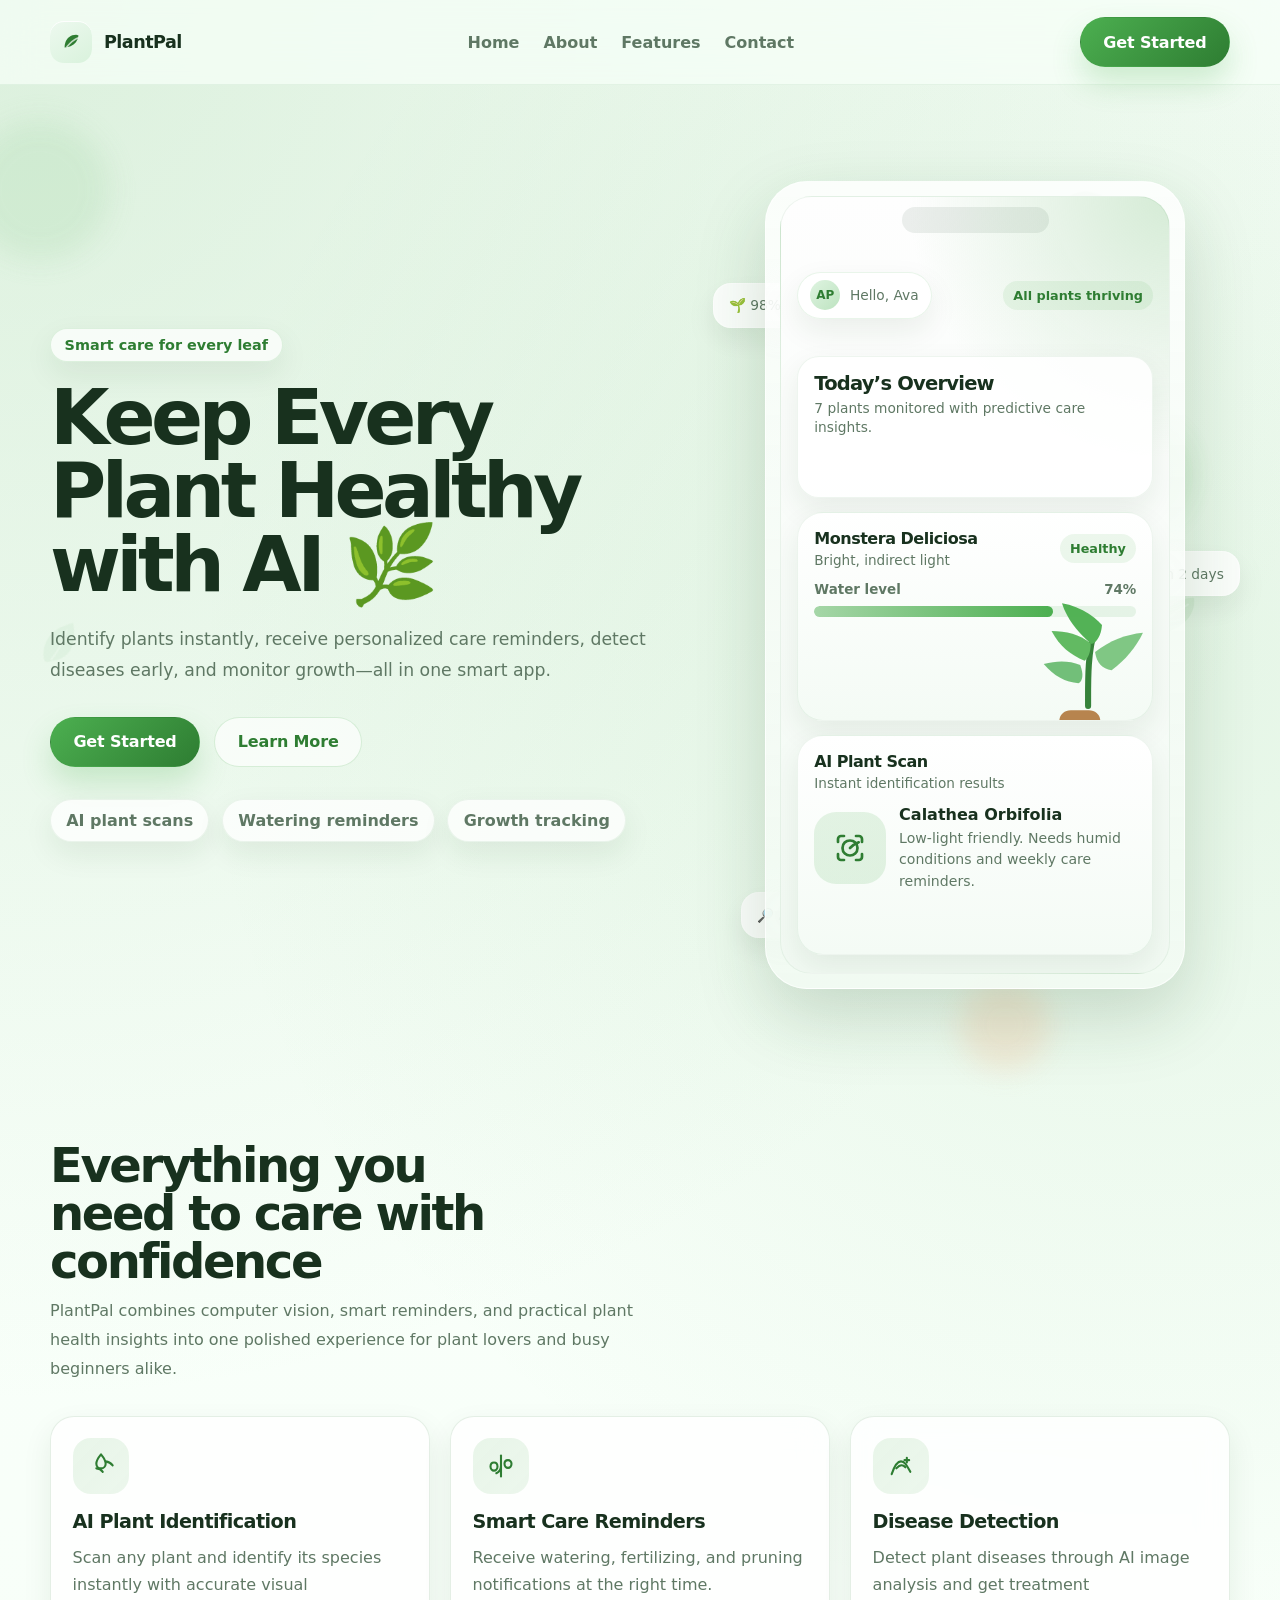
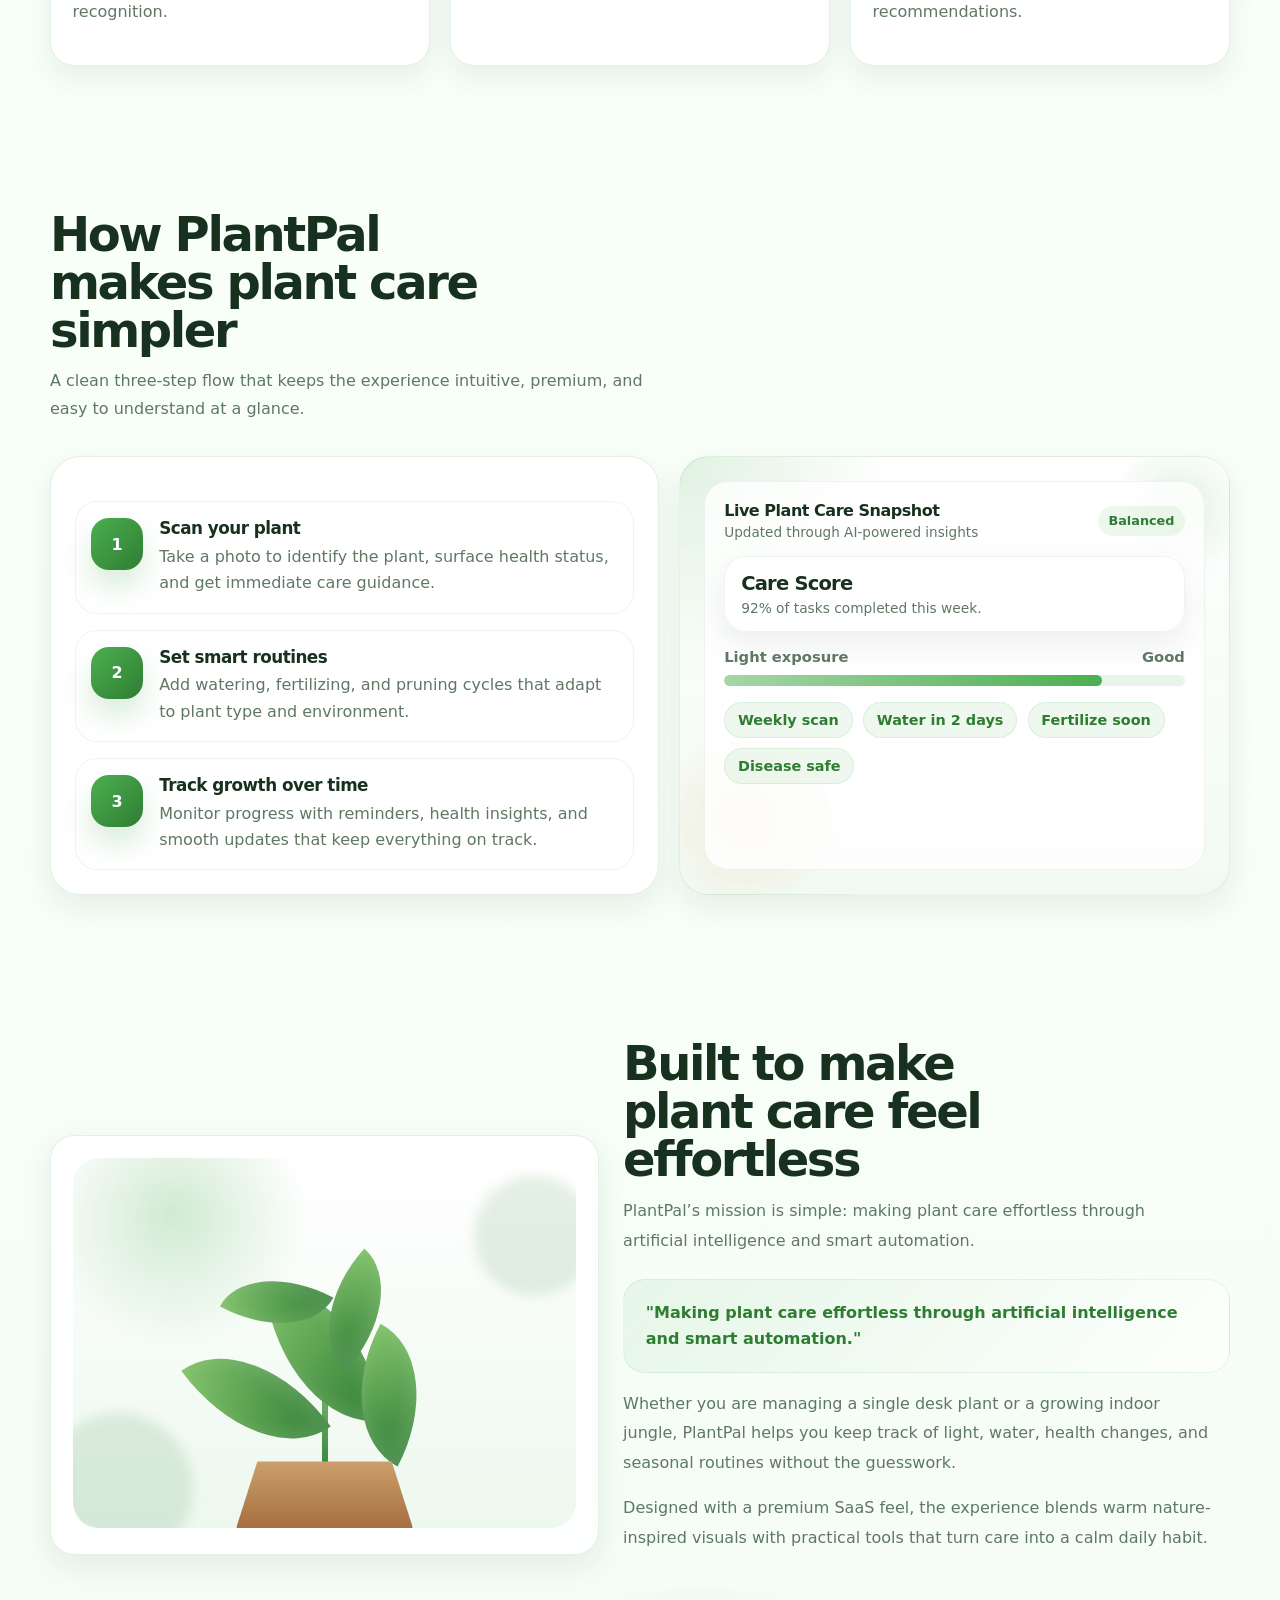
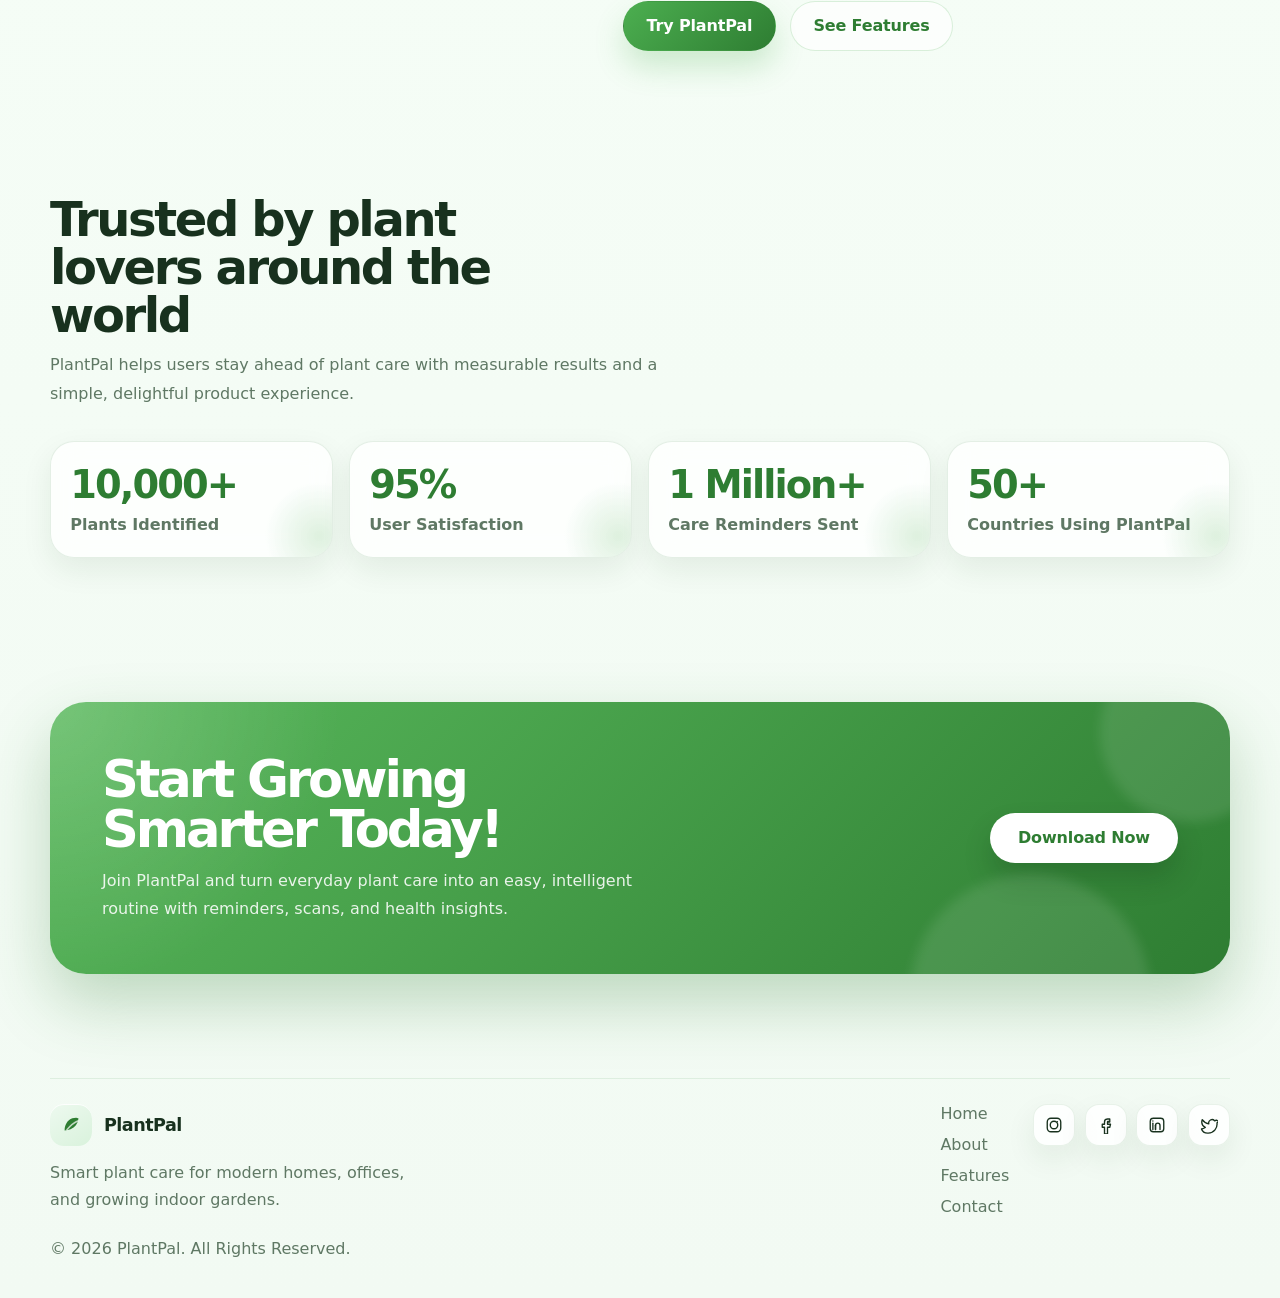
==== WebDevelopment-Level_1-Task_1-LandingPage/index.html @ 43d46993 "Add Web Development Level 1 Task 3 Temperature Converter web application" ====
<!DOCTYPE html>
<html lang="en">
<head>
  <meta charset="UTF-8" />
  <meta name="viewport" content="width=device-width, initial-scale=1.0" />
  <meta name="description" content="PlantPal is a smart plant care app landing page concept with AI identification, reminders, and disease detection." />
  <title>PlantPal - Smart Plant Care App</title>
  <link rel="stylesheet" href="style.css">
</head>
<body>
  <div class="noise"></div>
  <div class="decorative-orb orb-1"></div>
  <div class="decorative-orb orb-2"></div>
  <div class="decorative-orb orb-3"></div>
  <div class="leaf-float leaf-a" aria-hidden="true">
    <svg viewBox="0 0 64 64" fill="none">
      <path d="M50 9c-8 0-18 3-25 10S15 36 15 45c0 5 3 10 9 10 10 0 20-8 27-17 6-8 8-19 8-29-4 0-6 0-9 0Z" fill="rgba(76,175,80,0.65)"/>
      <path d="M21 46c8-9 15-17 31-26" stroke="white" stroke-opacity="0.6" stroke-width="2.2" stroke-linecap="round"/>
    </svg>
  </div>
  <div class="leaf-float leaf-b" aria-hidden="true">
    <svg viewBox="0 0 64 64" fill="none">
      <path d="M14 43c8 2 18-1 24-7s10-16 12-28C32 7 21 11 14 18S4 33 4 39c0 2 1 4 10 4Z" fill="rgba(165,214,167,0.95)"/>
      <path d="M12 41c10-6 19-15 28-27" stroke="white" stroke-opacity="0.65" stroke-width="2.2" stroke-linecap="round"/>
    </svg>
  </div>
  <div class="leaf-float leaf-c" aria-hidden="true">
    <svg viewBox="0 0 64 64" fill="none">
      <path d="M49 10c-12 2-23 11-28 22s-5 20 0 26c7-1 16-8 23-17 7-10 9-21 5-31Z" fill="rgba(76,175,80,0.55)"/>
      <path d="M18 48c5-8 12-16 26-29" stroke="white" stroke-opacity="0.6" stroke-width="2.2" stroke-linecap="round"/>
    </svg>
  </div>

  <header class="site-header">
    <div class="container">
      <div class="nav">
        <a class="brand" href="#home" aria-label="PlantPal home">
          <span class="brand-badge" aria-hidden="true">
            <svg width="22" height="22" viewBox="0 0 24 24" fill="none">
              <path d="M17.5 4.2c-5.8.1-9.9 3.1-11.8 9-.5 1.5-.7 3.1-.7 4.7 2.5 0 4.7-.4 6.5-1.2 4.9-2.1 7.8-6 8.7-11.8-1-.4-1.8-.7-2.7-.7Z" fill="#2E7D32"/>
              <path d="M7.5 17.2c3.8-4.6 7.7-7.8 11.8-9.6" stroke="#fff" stroke-opacity="0.7" stroke-width="1.6" stroke-linecap="round"/>
            </svg>
          </span>
          PlantPal
        </a>

        <nav class="menu" aria-label="Primary">
          <a href="#home">Home</a>
          <a href="#about">About</a>
          <a href="#features">Features</a>
          <a href="#contact">Contact</a>
        </nav>

        <div class="nav-actions">
          <a class="btn btn-primary desktop-cta" href="#contact">Get Started</a>
          <details class="mobile-nav">
            <summary aria-label="Toggle navigation">
              <svg width="22" height="22" viewBox="0 0 24 24" fill="none" stroke="currentColor" stroke-width="1.8" stroke-linecap="round">
                <path d="M4 7h16"/>
                <path d="M4 12h16"/>
                <path d="M4 17h16"/>
              </svg>
            </summary>
            <div class="mobile-nav-panel">
              <a href="#home">Home</a>
              <a href="#about">About</a>
              <a href="#features">Features</a>
              <a href="#contact">Contact</a>
              <a class="btn btn-primary" href="#contact">Get Started</a>
            </div>
          </details>
        </div>
      </div>
    </div>
  </header>

  <main id="home">
    <section class="hero">
      <div class="container">
        <div class="hero-grid">
          <div class="hero-copy reveal">
            <div class="eyebrow">Smart care for every leaf</div>
            <h1>Keep Every Plant Healthy with AI 🌿</h1>
            <p>Identify plants instantly, receive personalized care reminders, detect diseases early, and monitor growth—all in one smart app.</p>
            <div class="hero-actions">
              <a class="btn btn-primary" href="#contact">Get Started</a>
              <a class="btn btn-secondary" href="#features">Learn More</a>
            </div>
            <div class="hero-points" aria-label="Key benefits">
              <span class="chip">AI plant scans</span>
              <span class="chip">Watering reminders</span>
              <span class="chip">Growth tracking</span>
            </div>
          </div>

          <div class="hero-visual reveal delay-1" aria-label="PlantPal smartphone mockup">
            <div class="floating-card float-1">🌱 98% plant health score</div>
            <div class="floating-card float-2">💧 Water in 2 days</div>
            <div class="floating-card float-3">🔎 AI scan ready</div>

            <div class="mockup-shell">
              <div class="mockup-screen">
                <div class="notch"></div>
                <div class="mockup-content">
                  <div class="mockup-top">
                    <div class="user-pill">
                      <span class="avatar">AP</span>
                      <span>Hello, Ava</span>
                    </div>
                    <div class="health-tag">All plants thriving</div>
                  </div>

                  <div class="mini-stat">
                    <strong>Today’s Overview</strong>
                    <span>7 plants monitored with predictive care insights.</span>
                  </div>

                  <div class="plant-card hero-card">
                    <div class="plant-topline">
                      <div class="plant-title">
                        <strong>Monstera Deliciosa</strong>
                        <span>Bright, indirect light</span>
                      </div>
                      <div class="health-tag">Healthy</div>
                    </div>
                    <div class="progress-row">
                      <div class="progress-label"><span>Water level</span><span>74%</span></div>
                      <div class="progress-bar"><span></span></div>
                    </div>
                    <svg class="plant-art" viewBox="0 0 170 150" fill="none" aria-hidden="true">
                      <path d="M92 132c0-26-1-61 8-88" stroke="#2E7D32" stroke-width="7" stroke-linecap="round"/>
                      <path d="M96 61c-18-15-29-31-34-47 17 3 33 11 46 25-1 12-6 20-12 22Z" fill="#4CAF50"/>
                      <path d="M88 80c-16-6-29-17-38-34 17 0 32 4 45 14 0 11-3 17-7 20Z" fill="#5CB85C"/>
                      <path d="M100 70c17-13 35-20 55-22-8 17-20 31-36 43-11-2-17-8-19-21Z" fill="#7BC57F"/>
                      <path d="M81 106c-15-1-28-8-40-22 15-4 29-4 42 1 4 11 3 18-2 21Z" fill="#6DBD74"/>
                      <path d="M93 137h-21c-7 0-13 5-13 12h47c0-7-6-12-13-12Z" fill="#B57F47"/>
                    </svg>
                  </div>

                  <div class="plant-card scan-card">
                    <div class="plant-topline">
                      <div class="plant-title">
                        <strong>AI Plant Scan</strong>
                        <span>Instant identification results</span>
                      </div>
                    </div>
                    <div class="scan-result">
                      <div class="scan-badge" aria-hidden="true">
                        <svg viewBox="0 0 24 24" fill="none" stroke="currentColor" stroke-width="1.8" stroke-linecap="round" stroke-linejoin="round">
                          <path d="M4 8V6a2 2 0 0 1 2-2h2"/>
                          <path d="M16 4h2a2 2 0 0 1 2 2v2"/>
                          <path d="M20 16v2a2 2 0 0 1-2 2h-2"/>
                          <path d="M8 20H6a2 2 0 0 1-2-2v-2"/>
                          <path d="M12 7c-2.8 0-5 2-5 5 0 3.2 2.5 5 5 5s5-1.8 5-5c0-3-2.2-5-5-5Z"/>
                          <path d="M12 12c1.7-1.7 3.6-2.9 5.8-3.8"/>
                        </svg>
                      </div>
                      <div class="scan-text">
                        <strong>Calathea Orbifolia</strong>
                        <span>Low-light friendly. Needs humid conditions and weekly care reminders.</span>
                      </div>
                    </div>
                  </div>
                </div>
              </div>
            </div>
          </div>
        </div>
      </div>
    </section>

    <section class="section" id="features">
      <div class="container">
        <div class="section-header reveal">
          <h2>Everything you need to care with confidence</h2>
          <p>PlantPal combines computer vision, smart reminders, and practical plant health insights into one polished experience for plant lovers and busy beginners alike.</p>
        </div>
        <div class="feature-grid">
          <article class="feature-card reveal delay-1">
            <div class="icon-wrap" aria-hidden="true">
              <svg width="28" height="28" viewBox="0 0 24 24" fill="none" stroke="currentColor" stroke-width="1.8" stroke-linecap="round" stroke-linejoin="round">
                <path d="M12 2c2.5 3 4 5.2 4 8a4 4 0 1 1-8 0c0-2.8 1.5-5 4-8Z"/>
                <path d="M8 14c2.2 0 4.2 1.1 5.5 3"/>
                <path d="M16 8c2.5.3 4.6 1.5 6 3.5"/>
              </svg>
            </div>
            <h3>AI Plant Identification</h3>
            <p>Scan any plant and identify its species instantly with accurate visual recognition.</p>
          </article>
          <article class="feature-card reveal delay-2">
            <div class="icon-wrap" aria-hidden="true">
              <svg width="28" height="28" viewBox="0 0 24 24" fill="none" stroke="currentColor" stroke-width="1.8" stroke-linecap="round" stroke-linejoin="round">
                <path d="M12 3v18"/>
                <path d="M6 9c2 0 3 1.5 3 3.5S7.5 16 6 16s-3-1.5-3-3.5S4 9 6 9Z"/>
                <path d="M18 7c1.7 0 3 1.4 3 3.1 0 2-1.3 3.5-3 3.5s-3-1.5-3-3.5S16.3 7 18 7Z"/>
                <path d="M12 12c0 3-1.7 5.1-4 6.2"/>
              </svg>
            </div>
            <h3>Smart Care Reminders</h3>
            <p>Receive watering, fertilizing, and pruning notifications at the right time.</p>
          </article>
          <article class="feature-card reveal delay-3">
            <div class="icon-wrap" aria-hidden="true">
              <svg width="28" height="28" viewBox="0 0 24 24" fill="none" stroke="currentColor" stroke-width="1.8" stroke-linecap="round" stroke-linejoin="round">
                <path d="M4 19c2.5-7.5 5.2-11 8-11 3 0 4.6 2.8 8 9"/>
                <path d="M8 14c1.7-1.8 3.2-2.7 4.5-2.7 1.2 0 2.1.4 3.3 1.8"/>
                <path d="M17 5v4"/>
                <path d="M19 7h-4"/>
              </svg>
            </div>
            <h3>Disease Detection</h3>
            <p>Detect plant diseases through AI image analysis and get treatment recommendations.</p>
          </article>
        </div>
      </div>
    </section>

    <section class="section" id="how-it-works">
      <div class="container">
        <div class="section-header reveal">
          <h2>How PlantPal makes plant care simpler</h2>
          <p>A clean three-step flow that keeps the experience intuitive, premium, and easy to understand at a glance.</p>
        </div>
        <div class="process-grid">
          <div class="process-card reveal delay-1">
            <div class="process-steps">
              <article class="process-step">
                <div class="process-step-number">1</div>
                <div>
                  <h3>Scan your plant</h3>
                  <p>Take a photo to identify the plant, surface health status, and get immediate care guidance.</p>
                </div>
              </article>
              <article class="process-step">
                <div class="process-step-number">2</div>
                <div>
                  <h3>Set smart routines</h3>
                  <p>Add watering, fertilizing, and pruning cycles that adapt to plant type and environment.</p>
                </div>
              </article>
              <article class="process-step">
                <div class="process-step-number">3</div>
                <div>
                  <h3>Track growth over time</h3>
                  <p>Monitor progress with reminders, health insights, and smooth updates that keep everything on track.</p>
                </div>
              </article>
            </div>
          </div>

          <aside class="process-preview reveal delay-2" aria-label="PlantPal dashboard summary">
            <div class="process-preview-card">
              <div class="plant-topline" style="margin-bottom: 0;">
                <div class="plant-title">
                  <strong>Live Plant Care Snapshot</strong>
                  <span>Updated through AI-powered insights</span>
                </div>
                <div class="health-tag">Balanced</div>
              </div>

              <div class="mini-stat">
                <strong>Care Score</strong>
                <span>92% of tasks completed this week.</span>
              </div>

              <div class="process-meter">
                <div class="process-meter-label"><span>Light exposure</span><span>Good</span></div>
                <div class="progress-bar"><span style="width: 82%;"></span></div>
              </div>

              <div class="process-pill-row" aria-label="Plant care tags">
                <span class="process-pill">Weekly scan</span>
                <span class="process-pill">Water in 2 days</span>
                <span class="process-pill">Fertilize soon</span>
                <span class="process-pill">Disease safe</span>
              </div>
            </div>
          </aside>
        </div>
      </div>
    </section>

    <section class="section" id="about">
      <div class="container">
        <div class="about-grid">
          <div class="about-card reveal">
            <div class="plant-room" aria-label="Illustration of indoor plants">
              <div class="plant-scene">
                <div class="stem"></div>
                <div class="plant-leaf leaf-1"></div>
                <div class="plant-leaf leaf-2"></div>
                <div class="plant-leaf leaf-3"></div>
                <div class="plant-leaf leaf-4"></div>
                <div class="plant-leaf leaf-5"></div>
                <div class="plant-pot"></div>
              </div>
            </div>
          </div>
          <div class="about-copy reveal delay-1">
            <div class="section-header" style="margin-bottom: 0;">
              <h2>Built to make plant care feel effortless</h2>
              <p>PlantPal’s mission is simple: making plant care effortless through artificial intelligence and smart automation.</p>
            </div>
            <div class="quote-box">
              "Making plant care effortless through artificial intelligence and smart automation."
            </div>
            <p>Whether you are managing a single desk plant or a growing indoor jungle, PlantPal helps you keep track of light, water, health changes, and seasonal routines without the guesswork.</p>
            <p>Designed with a premium SaaS feel, the experience blends warm nature-inspired visuals with practical tools that turn care into a calm daily habit.</p>
            <div class="hero-actions">
              <a class="btn btn-primary" href="#contact">Try PlantPal</a>
              <a class="btn btn-secondary" href="#features">See Features</a>
            </div>
          </div>
        </div>
      </div>
    </section>

    <section class="section" id="contact">
      <div class="container">
        <div class="section-header reveal">
          <h2>Trusted by plant lovers around the world</h2>
          <p>PlantPal helps users stay ahead of plant care with measurable results and a simple, delightful product experience.</p>
        </div>
        <div class="stats-grid">
          <article class="stat-card reveal delay-1">
            <span class="stat-value">10,000+</span>
            <span class="stat-label">Plants Identified</span>
          </article>
          <article class="stat-card reveal delay-2">
            <span class="stat-value">95%</span>
            <span class="stat-label">User Satisfaction</span>
          </article>
          <article class="stat-card reveal delay-3">
            <span class="stat-value">1 Million+</span>
            <span class="stat-label">Care Reminders Sent</span>
          </article>
          <article class="stat-card reveal delay-3">
            <span class="stat-value">50+</span>
            <span class="stat-label">Countries Using PlantPal</span>
          </article>
        </div>
      </div>
    </section>

    <section class="section">
      <div class="container">
        <div class="cta-banner reveal">
          <div>
            <h2>Start Growing Smarter Today!</h2>
            <p>Join PlantPal and turn everyday plant care into an easy, intelligent routine with reminders, scans, and health insights.</p>
          </div>
          <a class="btn btn-light" href="#home">Download Now</a>
        </div>
      </div>
    </section>
  </main>

  <footer class="footer">
    <div class="container">
      <div class="footer-card">
        <div class="footer-brand">
          <a class="brand" href="#home">
            <span class="brand-badge" aria-hidden="true">
              <svg width="22" height="22" viewBox="0 0 24 24" fill="none">
                <path d="M17.5 4.2c-5.8.1-9.9 3.1-11.8 9-.5 1.5-.7 3.1-.7 4.7 2.5 0 4.7-.4 6.5-1.2 4.9-2.1 7.8-6 8.7-11.8-1-.4-1.8-.7-2.7-.7Z" fill="#2E7D32"/>
                <path d="M7.5 17.2c3.8-4.6 7.7-7.8 11.8-9.6" stroke="#fff" stroke-opacity="0.7" stroke-width="1.6" stroke-linecap="round"/>
              </svg>
            </span>
            PlantPal
          </a>
          <p>Smart plant care for modern homes, offices, and growing indoor gardens.</p>
        </div>

        <div class="footer-links" aria-label="Quick Links">
          <a href="#home">Home</a>
          <a href="#about">About</a>
          <a href="#features">Features</a>
          <a href="#contact">Contact</a>
        </div>

        <div>
          <div class="social-links" aria-label="Social media links">
            <a class="social-link" href="#" aria-label="Instagram">
              <svg width="18" height="18" viewBox="0 0 24 24" fill="none" stroke="currentColor" stroke-width="1.8" stroke-linecap="round" stroke-linejoin="round">
                <rect x="3" y="3" width="18" height="18" rx="5"/>
                <path d="M16.5 7.5h.01"/>
                <path d="M7 12a5 5 0 1 0 10 0 5 5 0 0 0-10 0Z"/>
              </svg>
            </a>
            <a class="social-link" href="#" aria-label="Facebook">
              <svg width="18" height="18" viewBox="0 0 24 24" fill="none" stroke="currentColor" stroke-width="1.8" stroke-linecap="round" stroke-linejoin="round">
                <path d="M14 8h3V4h-3c-2.2 0-4 1.8-4 4v3H7v4h3v9h4v-9h3l1-4h-4V8c0-.6.4-1 1-1Z"/>
              </svg>
            </a>
            <a class="social-link" href="#" aria-label="LinkedIn">
              <svg width="18" height="18" viewBox="0 0 24 24" fill="none" stroke="currentColor" stroke-width="1.8" stroke-linecap="round" stroke-linejoin="round">
                <path d="M6.5 9.5V18"/>
                <path d="M6.5 6.5v.1"/>
                <path d="M10 18v-5.2c0-2 1.2-3.3 3-3.3s3 1.3 3 3.3V18"/>
                <path d="M10 12.3V18"/>
                <rect x="3" y="3" width="18" height="18" rx="4"/>
              </svg>
            </a>
            <a class="social-link" href="#" aria-label="Twitter">
              <svg width="18" height="18" viewBox="0 0 24 24" fill="none" stroke="currentColor" stroke-width="1.8" stroke-linecap="round" stroke-linejoin="round">
                <path d="M22 5.5c-.8.4-1.7.7-2.6.8a4.5 4.5 0 0 0-7.7 4.1A12.8 12.8 0 0 1 3 4.9s-3 6.8 4 10.4c-1.6 1.1-3.4 1.8-5 2 1.5 4.4 5.6 5.7 9 5.5 7.9-.4 12.2-6.8 11.7-13v-.6c.8-.6 1.6-1.2 2.3-2Z"/>
              </svg>
            </a>
          </div>
        </div>
      </div>
      <p class="footer-copy" style="margin-top: 1.4rem;">© 2026 PlantPal. All Rights Reserved.</p>
    </div>
  </footer>

</body>
</html>
---- WebDevelopment-Level_1-Task_1-LandingPage/style.css ----
:root {
  --primary: #4caf50;
  --primary-dark: #2e7d32;
  --primary-light: #a5d6a7;
  --bg: #f7fff8;
  --surface: rgba(255, 255, 255, 0.82);
  --surface-strong: #ffffff;
  --text: #18311e;
  --muted: #5f7864;
  --border: rgba(46, 125, 50, 0.12);
  --shadow: 0 24px 60px rgba(20, 63, 25, 0.12);
  --shadow-soft: 0 12px 30px rgba(20, 63, 25, 0.08);
  --radius-xl: 32px;
  --radius-lg: 24px;
  --radius-md: 18px;
  --radius-sm: 14px;
  --container: 1180px;
}

* {
  box-sizing: border-box;
}

html {
  scroll-behavior: smooth;
}

body {
  margin: 0;
  font-family: "Inter", "Poppins", system-ui, -apple-system, BlinkMacSystemFont, "Segoe UI", sans-serif;
  color: var(--text);
  background:
    radial-gradient(circle at top left, rgba(165, 214, 167, 0.36), transparent 30%),
    radial-gradient(circle at 90% 15%, rgba(76, 175, 80, 0.12), transparent 24%),
    linear-gradient(180deg, #fafffb 0%, var(--bg) 50%, #f2faf3 100%);
  min-height: 100vh;
  overflow-x: hidden;
}

img, svg {
  display: block;
  max-width: 100%;
}

a {
  color: inherit;
  text-decoration: none;
}

button {
  font: inherit;
}

.noise {
  pointer-events: none;
  position: fixed;
  inset: 0;
  opacity: 0.05;
  background-image: linear-gradient(rgba(24, 49, 30, 0.2) 1px, transparent 1px), linear-gradient(90deg, rgba(24, 49, 30, 0.2) 1px, transparent 1px);
  background-size: 72px 72px;
  mask-image: linear-gradient(180deg, rgba(0, 0, 0, 0.3), transparent 85%);
}

.decorative-orb {
  position: absolute;
  border-radius: 999px;
  filter: blur(14px);
  opacity: 0.8;
  animation: float 10s ease-in-out infinite;
  pointer-events: none;
}

.orb-1 {
  width: 140px;
  height: 140px;
  top: 120px;
  left: -30px;
  background: rgba(165, 214, 167, 0.32);
}

.orb-2 {
  width: 110px;
  height: 110px;
  right: 7%;
  top: 420px;
  background: rgba(76, 175, 80, 0.2);
  animation-delay: -3s;
}

.orb-3 {
  width: 90px;
  height: 90px;
  right: 18%;
  top: 980px;
  background: rgba(242, 213, 182, 0.55);
  animation-delay: -6s;
}

.leaf-float {
  position: absolute;
  width: 54px;
  height: 54px;
  opacity: 0.15;
  animation: float 11s ease-in-out infinite;
  pointer-events: none;
}

.leaf-a { top: 180px; right: 14%; transform: rotate(18deg); }
.leaf-b { top: 620px; left: 3%; transform: rotate(-18deg); animation-delay: -4s; }
.leaf-c { bottom: 260px; right: 6%; transform: rotate(12deg); animation-delay: -7s; }

.container {
  width: min(100% - 2rem, var(--container));
  margin: 0 auto;
}

.site-header {
  position: sticky;
  top: 0;
  z-index: 1000;
  backdrop-filter: blur(18px);
  background: rgba(247, 255, 248, 0.72);
  border-bottom: 1px solid rgba(46, 125, 50, 0.08);
}

.nav {
  display: flex;
  align-items: center;
  justify-content: space-between;
  gap: 1rem;
  min-height: 84px;
}

.brand {
  display: inline-flex;
  align-items: center;
  gap: 0.75rem;
  font-weight: 800;
  letter-spacing: -0.03em;
  font-size: 1.1rem;
}

.brand-badge {
  width: 42px;
  height: 42px;
  border-radius: 14px;
  background: linear-gradient(145deg, #edf9ef, #d9f2dc);
  display: grid;
  place-items: center;
  box-shadow: inset 0 1px 0 rgba(255, 255, 255, 0.9);
}

.menu {
  display: flex;
  align-items: center;
  gap: 1.5rem;
}

.menu a {
  color: var(--muted);
  font-weight: 600;
  transition: color 180ms ease, transform 180ms ease;
}

.menu a:hover,
.menu a:focus-visible {
  color: var(--primary-dark);
  transform: translateY(-1px);
}

.nav-actions {
  display: flex;
  align-items: center;
  gap: 0.75rem;
}

.mobile-nav {
  display: none;
}

.mobile-nav summary {
  list-style: none;
  width: 44px;
  height: 44px;
  border: 1px solid var(--border);
  border-radius: 14px;
  background: var(--surface-strong);
  box-shadow: var(--shadow-soft);
  color: var(--primary-dark);
  display: grid;
  place-items: center;
  cursor: pointer;
}

.mobile-nav summary::-webkit-details-marker {
  display: none;
}

.mobile-nav-panel {
  display: grid;
  gap: 0.8rem;
  padding: 1rem;
  margin-top: 0.9rem;
  border-radius: 24px;
  background: rgba(255, 255, 255, 0.82);
  border: 1px solid rgba(46, 125, 50, 0.1);
  box-shadow: var(--shadow-soft);
}

.mobile-nav-panel a {
  padding: 0.7rem 0.2rem;
  color: var(--muted);
  font-weight: 600;
}

.btn {
  display: inline-flex;
  align-items: center;
  justify-content: center;
  gap: 0.55rem;
  min-height: 50px;
  padding: 0.9rem 1.4rem;
  border-radius: 999px;
  border: 1px solid transparent;
  font-weight: 700;
  letter-spacing: -0.01em;
  transition: transform 180ms ease, box-shadow 180ms ease, border-color 180ms ease, background 180ms ease;
  cursor: pointer;
}

.btn:hover,
.btn:focus-visible {
  transform: translateY(-2px);
  box-shadow: 0 18px 36px rgba(46, 125, 50, 0.16);
  outline: none;
}

.btn-primary {
  color: #fff;
  background: linear-gradient(135deg, var(--primary) 0%, var(--primary-dark) 100%);
  box-shadow: 0 16px 30px rgba(76, 175, 80, 0.24);
}

.btn-secondary {
  background: rgba(255, 255, 255, 0.65);
  color: var(--primary-dark);
  border-color: rgba(76, 175, 80, 0.2);
}

.hero {
  position: relative;
  padding: 5rem 0 4rem;
}

.hero-grid {
  display: grid;
  grid-template-columns: 1.1fr 0.9fr;
  align-items: center;
  gap: 3rem;
}

.eyebrow {
  display: inline-flex;
  align-items: center;
  gap: 0.55rem;
  padding: 0.5rem 0.85rem;
  border: 1px solid rgba(76, 175, 80, 0.16);
  border-radius: 999px;
  background: rgba(255, 255, 255, 0.72);
  color: var(--primary-dark);
  font-size: 0.9rem;
  font-weight: 700;
  margin-bottom: 1.2rem;
  box-shadow: var(--shadow-soft);
}

h1, h2, h3, p {
  margin: 0;
}

h1 {
  font-size: clamp(3rem, 6vw, 5.4rem);
  line-height: 0.96;
  letter-spacing: -0.06em;
  max-width: 11ch;
}

.hero-copy p {
  margin-top: 1.4rem;
  max-width: 56ch;
  color: var(--muted);
  font-size: 1.08rem;
  line-height: 1.75;
}

.hero-actions {
  display: flex;
  flex-wrap: wrap;
  gap: 0.9rem;
  margin-top: 2rem;
}

.hero-points {
  display: flex;
  flex-wrap: wrap;
  gap: 0.8rem;
  margin-top: 2rem;
}

.chip {
  display: inline-flex;
  align-items: center;
  gap: 0.55rem;
  padding: 0.7rem 0.95rem;
  background: rgba(255, 255, 255, 0.75);
  border: 1px solid rgba(46, 125, 50, 0.08);
  border-radius: 999px;
  color: var(--muted);
  box-shadow: var(--shadow-soft);
  font-weight: 600;
  backdrop-filter: blur(10px);
}

.hero-visual {
  position: relative;
  padding: 1rem 0;
  min-height: 720px;
  display: grid;
  place-items: center;
}

.mockup-shell {
  position: relative;
  width: min(100%, 420px);
  aspect-ratio: 0.52;
  border-radius: 42px;
  padding: 14px;
  background: linear-gradient(180deg, rgba(255, 255, 255, 0.82), rgba(241, 250, 242, 0.92));
  border: 1px solid rgba(255, 255, 255, 0.7);
  box-shadow: 0 28px 70px rgba(29, 79, 34, 0.18);
  backdrop-filter: blur(16px);
}

.mockup-screen {
  height: 100%;
  border-radius: 32px;
  background:
    radial-gradient(circle at top right, rgba(165, 214, 167, 0.45), transparent 30%),
    linear-gradient(180deg, #fefefe 0%, #f2faf3 100%);
  overflow: hidden;
  border: 1px solid rgba(46, 125, 50, 0.08);
  position: relative;
}

.notch {
  width: 38%;
  height: 26px;
  margin: 10px auto 0;
  border-radius: 999px;
  background: rgba(24, 49, 30, 0.08);
}

.mockup-content {
  padding: 1rem 1rem 1.1rem;
  display: grid;
  gap: 0.9rem;
  height: calc(100% - 36px);
}

.mockup-top {
  display: flex;
  justify-content: space-between;
  align-items: center;
  gap: 1rem;
}

.user-pill {
  display: inline-flex;
  align-items: center;
  gap: 0.6rem;
  padding: 0.45rem 0.75rem;
  border-radius: 999px;
  background: rgba(255, 255, 255, 0.8);
  border: 1px solid rgba(76, 175, 80, 0.12);
  box-shadow: var(--shadow-soft);
  font-size: 0.86rem;
  color: var(--muted);
}

.avatar {
  width: 30px;
  height: 30px;
  border-radius: 50%;
  background: linear-gradient(135deg, #dff4e1, #bde3c0);
  display: grid;
  place-items: center;
  color: var(--primary-dark);
  font-weight: 800;
  font-size: 0.75rem;
}

.mini-stat {
  padding: 0.9rem 1rem;
  border-radius: 22px;
  background: rgba(255, 255, 255, 0.86);
  border: 1px solid rgba(46, 125, 50, 0.08);
  box-shadow: var(--shadow-soft);
}

.mini-stat strong {
  display: block;
  font-size: 1.22rem;
  letter-spacing: -0.04em;
  margin-bottom: 0.2rem;
}

.mini-stat span {
  color: var(--muted);
  font-size: 0.86rem;
}

.plant-card {
  position: relative;
  border-radius: 26px;
  padding: 1rem;
  background: linear-gradient(180deg, #ffffff 0%, #f4fbf5 100%);
  border: 1px solid rgba(46, 125, 50, 0.08);
  box-shadow: var(--shadow-soft);
  overflow: hidden;
}

.plant-card.hero-card {
  min-height: 162px;
}

.plant-card.scan-card {
  min-height: 164px;
}

.plant-topline {
  display: flex;
  align-items: center;
  justify-content: space-between;
  gap: 1rem;
  margin-bottom: 0.9rem;
}

.plant-title {
  display: flex;
  flex-direction: column;
  gap: 0.25rem;
}

.plant-title strong {
  font-size: 1rem;
  letter-spacing: -0.03em;
}

.plant-title span {
  color: var(--muted);
  font-size: 0.85rem;
}

.health-tag {
  padding: 0.45rem 0.65rem;
  border-radius: 999px;
  background: rgba(76, 175, 80, 0.1);
  color: var(--primary-dark);
  font-weight: 700;
  font-size: 0.8rem;
  white-space: nowrap;
}

.plant-art {
  position: absolute;
  right: -4px;
  bottom: -2px;
  width: 148px;
  opacity: 0.96;
}

.scan-result {
  display: grid;
  grid-template-columns: auto 1fr;
  gap: 0.8rem;
  align-items: center;
}

.scan-badge {
  width: 72px;
  height: 72px;
  border-radius: 22px;
  background: linear-gradient(135deg, rgba(76, 175, 80, 0.14), rgba(165, 214, 167, 0.3));
  display: grid;
  place-items: center;
}

.scan-badge svg {
  width: 36px;
  height: 36px;
  color: var(--primary-dark);
}

.scan-text strong {
  display: block;
  font-size: 1rem;
  margin-bottom: 0.25rem;
}

.scan-text span {
  color: var(--muted);
  font-size: 0.88rem;
  line-height: 1.5;
}

.progress-row {
  display: grid;
  gap: 0.55rem;
  margin-top: 0.2rem;
}

.progress-label {
  display: flex;
  justify-content: space-between;
  font-size: 0.84rem;
  color: var(--muted);
  font-weight: 600;
}

.progress-bar {
  height: 11px;
  border-radius: 999px;
  background: rgba(76, 175, 80, 0.12);
  overflow: hidden;
}

.progress-bar span {
  display: block;
  height: 100%;
  width: 74%;
  border-radius: inherit;
  background: linear-gradient(90deg, var(--primary-light), var(--primary));
}

.floating-card {
  position: absolute;
  padding: 0.85rem 0.95rem;
  border-radius: 18px;
  background: rgba(255, 255, 255, 0.82);
  border: 1px solid rgba(255, 255, 255, 0.7);
  box-shadow: var(--shadow-soft);
  backdrop-filter: blur(12px);
  font-size: 0.86rem;
  color: var(--muted);
  display: inline-flex;
  align-items: center;
  gap: 0.55rem;
  animation: float 8s ease-in-out infinite;
}

.float-1 {
  left: -8px;
  top: 14%;
}

.float-2 {
  right: -10px;
  top: 46%;
  animation-delay: -2s;
}

.float-3 {
  left: 4%;
  bottom: 8%;
  animation-delay: -5s;
}

.section {
  padding: 4.5rem 0;
  position: relative;
}

.section-header {
  display: grid;
  gap: 0.8rem;
  margin-bottom: 2rem;
}

.section-header h2 {
  font-size: clamp(2rem, 3.8vw, 3rem);
  line-height: 1;
  letter-spacing: -0.05em;
  max-width: 14ch;
}

.section-header p {
  max-width: 62ch;
  color: var(--muted);
  line-height: 1.8;
}

.feature-grid {
  display: grid;
  grid-template-columns: repeat(3, minmax(0, 1fr));
  gap: 1.25rem;
}

.feature-card,
.stat-card,
.about-card {
  background: var(--surface);
  border: 1px solid var(--border);
  border-radius: var(--radius-lg);
  box-shadow: var(--shadow-soft);
  backdrop-filter: blur(14px);
}

.feature-card {
  padding: 1.35rem;
  transition: transform 220ms ease, box-shadow 220ms ease, border-color 220ms ease;
  min-height: 250px;
}

.feature-card:hover {
  transform: translateY(-8px);
  box-shadow: var(--shadow);
  border-color: rgba(76, 175, 80, 0.18);
}

.icon-wrap {
  width: 56px;
  height: 56px;
  border-radius: 18px;
  display: grid;
  place-items: center;
  margin-bottom: 1rem;
  color: var(--primary-dark);
  background: linear-gradient(135deg, rgba(76, 175, 80, 0.12), rgba(165, 214, 167, 0.2));
}

.feature-card h3 {
  font-size: 1.2rem;
  margin-bottom: 0.65rem;
  letter-spacing: -0.03em;
}

.feature-card p {
  color: var(--muted);
  line-height: 1.7;
}

.about-grid {
  display: grid;
  grid-template-columns: 0.95fr 1.05fr;
  gap: 1.5rem;
  align-items: center;
}

.about-card {
  padding: 1.4rem;
  overflow: hidden;
  min-height: 420px;
}

.plant-room {
  position: relative;
  height: 100%;
  border-radius: 26px;
  background:
    radial-gradient(circle at 20% 15%, rgba(165, 214, 167, 0.5), transparent 26%),
    linear-gradient(180deg, #ffffff 0%, #edf8ee 100%);
  display: grid;
  place-items: center;
  isolation: isolate;
  overflow: hidden;
}

.plant-room::before,
.plant-room::after {
  content: "";
  position: absolute;
  border-radius: 999px;
  background: rgba(46, 125, 50, 0.12);
  filter: blur(6px);
}

.plant-room::before {
  width: 150px;
  height: 150px;
  left: -30px;
  bottom: -35px;
}

.plant-room::after {
  width: 120px;
  height: 120px;
  right: -18px;
  top: 18px;
}

.plant-scene {
  width: min(88%, 340px);
  aspect-ratio: 0.92;
  position: relative;
}

.plant-pot {
  position: absolute;
  bottom: 0;
  left: 50%;
  transform: translateX(-50%);
  width: 52%;
  height: 18%;
  background: linear-gradient(180deg, #cc9f6d, #a66f3f);
  clip-path: polygon(12% 0, 88% 0, 100% 100%, 0 100%);
  box-shadow: 0 18px 32px rgba(166, 111, 63, 0.22);
}

.plant-leaf {
  position: absolute;
  background: linear-gradient(135deg, #83c36d, #2e7d32);
  border-radius: 0 100% 0 100%;
  box-shadow: inset -10px -10px 20px rgba(255, 255, 255, 0.16);
}

.leaf-1 { width: 26%; height: 36%; left: 17%; bottom: 17%; transform: rotate(-36deg); }
.leaf-2 { width: 29%; height: 40%; left: 35%; bottom: 27%; transform: rotate(-8deg); }
.leaf-3 { width: 24%; height: 32%; right: 19%; bottom: 20%; transform: rotate(28deg); }
.leaf-4 { width: 20%; height: 28%; left: 49%; bottom: 45%; transform: rotate(42deg); }
.leaf-5 { width: 18%; height: 26%; left: 27%; bottom: 48%; transform: rotate(-62deg); }
.stem {
  position: absolute;
  left: 50%;
  bottom: 12%;
  transform: translateX(-50%);
  width: 6px;
  height: 40%;
  border-radius: 999px;
  background: linear-gradient(180deg, #9fd38e, #2e7d32);
}

.about-copy {
  display: grid;
  gap: 1rem;
}

.about-copy p {
  color: var(--muted);
  line-height: 1.85;
  max-width: 58ch;
}

.quote-box {
  margin-top: 0.5rem;
  padding: 1.25rem 1.35rem;
  border-radius: 22px;
  background: linear-gradient(135deg, rgba(76, 175, 80, 0.09), rgba(255, 255, 255, 0.82));
  border: 1px solid rgba(76, 175, 80, 0.12);
  color: var(--primary-dark);
  font-weight: 700;
  line-height: 1.6;
}

.process-grid {
  display: grid;
  grid-template-columns: 1.05fr 0.95fr;
  gap: 1.25rem;
  align-items: stretch;
}

.process-card {
  border-radius: 30px;
  padding: 1.5rem;
  background: var(--surface);
  border: 1px solid var(--border);
  box-shadow: var(--shadow-soft);
  backdrop-filter: blur(14px);
  overflow: hidden;
}

.process-steps {
  display: grid;
  gap: 1rem;
  margin-top: 1.25rem;
}

.process-step {
  display: grid;
  grid-template-columns: auto 1fr;
  gap: 1rem;
  align-items: start;
  padding: 1rem 1rem 1rem 0.95rem;
  border-radius: 22px;
  background: rgba(255, 255, 255, 0.72);
  border: 1px solid rgba(46, 125, 50, 0.08);
  transition: transform 200ms ease, box-shadow 200ms ease;
}

.process-step:hover {
  transform: translateY(-3px);
  box-shadow: var(--shadow-soft);
}

.process-step-number {
  width: 52px;
  height: 52px;
  border-radius: 18px;
  display: grid;
  place-items: center;
  font-weight: 800;
  color: #fff;
  background: linear-gradient(135deg, var(--primary) 0%, var(--primary-dark) 100%);
  box-shadow: 0 16px 28px rgba(76, 175, 80, 0.22);
}

.process-step h3 {
  margin-bottom: 0.35rem;
  font-size: 1.05rem;
  letter-spacing: -0.03em;
}

.process-step p {
  color: var(--muted);
  line-height: 1.65;
}

.process-preview {
  position: relative;
  min-height: 100%;
  border-radius: 30px;
  padding: 1.5rem;
  background:
    radial-gradient(circle at top left, rgba(165, 214, 167, 0.34), transparent 30%),
    linear-gradient(180deg, rgba(255, 255, 255, 0.92), rgba(241, 250, 242, 0.96));
  border: 1px solid rgba(46, 125, 50, 0.1);
  box-shadow: var(--shadow-soft);
  overflow: hidden;
}

.process-preview::before {
  content: "";
  position: absolute;
  right: -24px;
  top: -24px;
  width: 150px;
  height: 150px;
  border-radius: 50%;
  background: radial-gradient(circle, rgba(76, 175, 80, 0.16), transparent 68%);
}

.process-preview::after {
  content: "";
  position: absolute;
  left: -28px;
  bottom: -22px;
  width: 190px;
  height: 190px;
  border-radius: 50%;
  background: radial-gradient(circle, rgba(242, 213, 182, 0.48), transparent 68%);
}

.process-preview-card {
  position: relative;
  z-index: 1;
  height: 100%;
  border-radius: 24px;
  background: rgba(255, 255, 255, 0.84);
  border: 1px solid rgba(46, 125, 50, 0.08);
  padding: 1.2rem;
  display: grid;
  gap: 1rem;
  align-content: start;
}

.process-meter {
  display: grid;
  gap: 0.6rem;
}

.process-meter-label {
  display: flex;
  justify-content: space-between;
  gap: 1rem;
  font-size: 0.92rem;
  color: var(--muted);
  font-weight: 600;
}

.process-pill-row {
  display: flex;
  flex-wrap: wrap;
  gap: 0.65rem;
}

.process-pill {
  padding: 0.55rem 0.8rem;
  border-radius: 999px;
  background: rgba(76, 175, 80, 0.09);
  border: 1px solid rgba(76, 175, 80, 0.12);
  color: var(--primary-dark);
  font-size: 0.9rem;
  font-weight: 700;
}

.stats-grid {
  display: grid;
  grid-template-columns: repeat(4, minmax(0, 1fr));
  gap: 1rem;
}

.stat-card {
  padding: 1.25rem 1.2rem;
  text-align: left;
  position: relative;
  overflow: hidden;
}

.stat-card::after {
  content: "";
  position: absolute;
  inset: auto -15% -30% auto;
  width: 110px;
  height: 110px;
  background: radial-gradient(circle, rgba(76, 175, 80, 0.18), transparent 70%);
}

.stat-value {
  display: block;
  font-size: clamp(1.6rem, 3vw, 2.4rem);
  font-weight: 800;
  letter-spacing: -0.05em;
  color: var(--primary-dark);
  margin-bottom: 0.35rem;
}

.stat-label {
  color: var(--muted);
  line-height: 1.5;
  font-weight: 600;
}

.cta-banner {
  border-radius: 36px;
  padding: clamp(2rem, 5vw, 3.25rem);
  background:
    radial-gradient(circle at top left, rgba(255, 255, 255, 0.18), transparent 24%),
    linear-gradient(135deg, #58b85b 0%, #2e7d32 100%);
  color: #fff;
  box-shadow: 0 28px 64px rgba(46, 125, 50, 0.28);
  display: grid;
  grid-template-columns: 1.1fr auto;
  align-items: center;
  gap: 1.5rem;
  overflow: hidden;
  position: relative;
}

.cta-banner::before,
.cta-banner::after {
  content: "";
  position: absolute;
  border-radius: 999px;
  background: rgba(255, 255, 255, 0.1);
  filter: blur(6px);
}

.cta-banner::before {
  width: 180px;
  height: 180px;
  right: -50px;
  top: -60px;
}

.cta-banner::after {
  width: 240px;
  height: 240px;
  right: 80px;
  bottom: -140px;
}

.cta-banner h2 {
  font-size: clamp(2rem, 4vw, 3.4rem);
  line-height: 0.98;
  letter-spacing: -0.06em;
  margin-bottom: 0.85rem;
  max-width: 12ch;
}

.cta-banner p {
  max-width: 58ch;
  color: rgba(255, 255, 255, 0.88);
  line-height: 1.7;
}

.btn-light {
  background: #fff;
  color: var(--primary-dark);
  box-shadow: 0 16px 28px rgba(12, 41, 14, 0.2);
  min-width: 188px;
}

.footer {
  padding: 2rem 0 2.5rem;
}

.footer-card {
  border-top: 1px solid rgba(46, 125, 50, 0.1);
  padding-top: 1.6rem;
  display: grid;
  grid-template-columns: 1.2fr auto auto;
  gap: 1.5rem;
  align-items: start;
}

.footer-brand p,
.footer-links a,
.footer-copy {
  color: var(--muted);
}

.footer-brand p {
  margin-top: 0.8rem;
  max-width: 36ch;
  line-height: 1.7;
}

.footer-links,
.social-links {
  display: grid;
  gap: 0.75rem;
}

.footer-links a,
.social-links a {
  transition: color 180ms ease, transform 180ms ease;
}

.footer-links a:hover,
.social-links a:hover {
  color: var(--primary-dark);
  transform: translateX(2px);
}

.social-links {
  grid-template-columns: repeat(4, minmax(0, 1fr));
  gap: 0.6rem;
}

.social-link {
  width: 42px;
  height: 42px;
  border-radius: 14px;
  background: rgba(255, 255, 255, 0.86);
  border: 1px solid rgba(46, 125, 50, 0.1);
  display: grid;
  place-items: center;
  box-shadow: var(--shadow-soft);
}

.mobile-menu {
  display: none;
}

.reveal {
  animation: rise 700ms ease both;
}

.delay-1 { animation-delay: 120ms; }
.delay-2 { animation-delay: 220ms; }
.delay-3 { animation-delay: 320ms; }

@keyframes rise {
  from {
    opacity: 0;
    transform: translateY(18px);
  }
  to {
    opacity: 1;
    transform: translateY(0);
  }
}

@keyframes float {
  0%, 100% { transform: translate3d(0, 0, 0); }
  50% { transform: translate3d(0, -14px, 0); }
}

@media (max-width: 1080px) {
  .hero-grid,
  .about-grid,
  .process-grid,
  .cta-banner,
  .footer-card {
    grid-template-columns: 1fr;
  }

  .hero-visual {
    min-height: auto;
  }

  .feature-grid,
  .stats-grid {
    grid-template-columns: repeat(2, minmax(0, 1fr));
  }
}

@media (max-width: 760px) {
  .nav {
    min-height: 72px;
  }

  .menu {
    display: none;
  }

  .mobile-nav {
    display: block;
  }

  .desktop-cta {
    display: none;
  }

  .feature-grid,
  .stats-grid {
    grid-template-columns: 1fr;
  }

  .hero {
    padding-top: 3rem;
  }

  h1 {
    max-width: 100%;
  }

  .hero-actions .btn,
  .btn-light {
    width: 100%;
  }

  .cta-banner {
    text-align: left;
  }
}
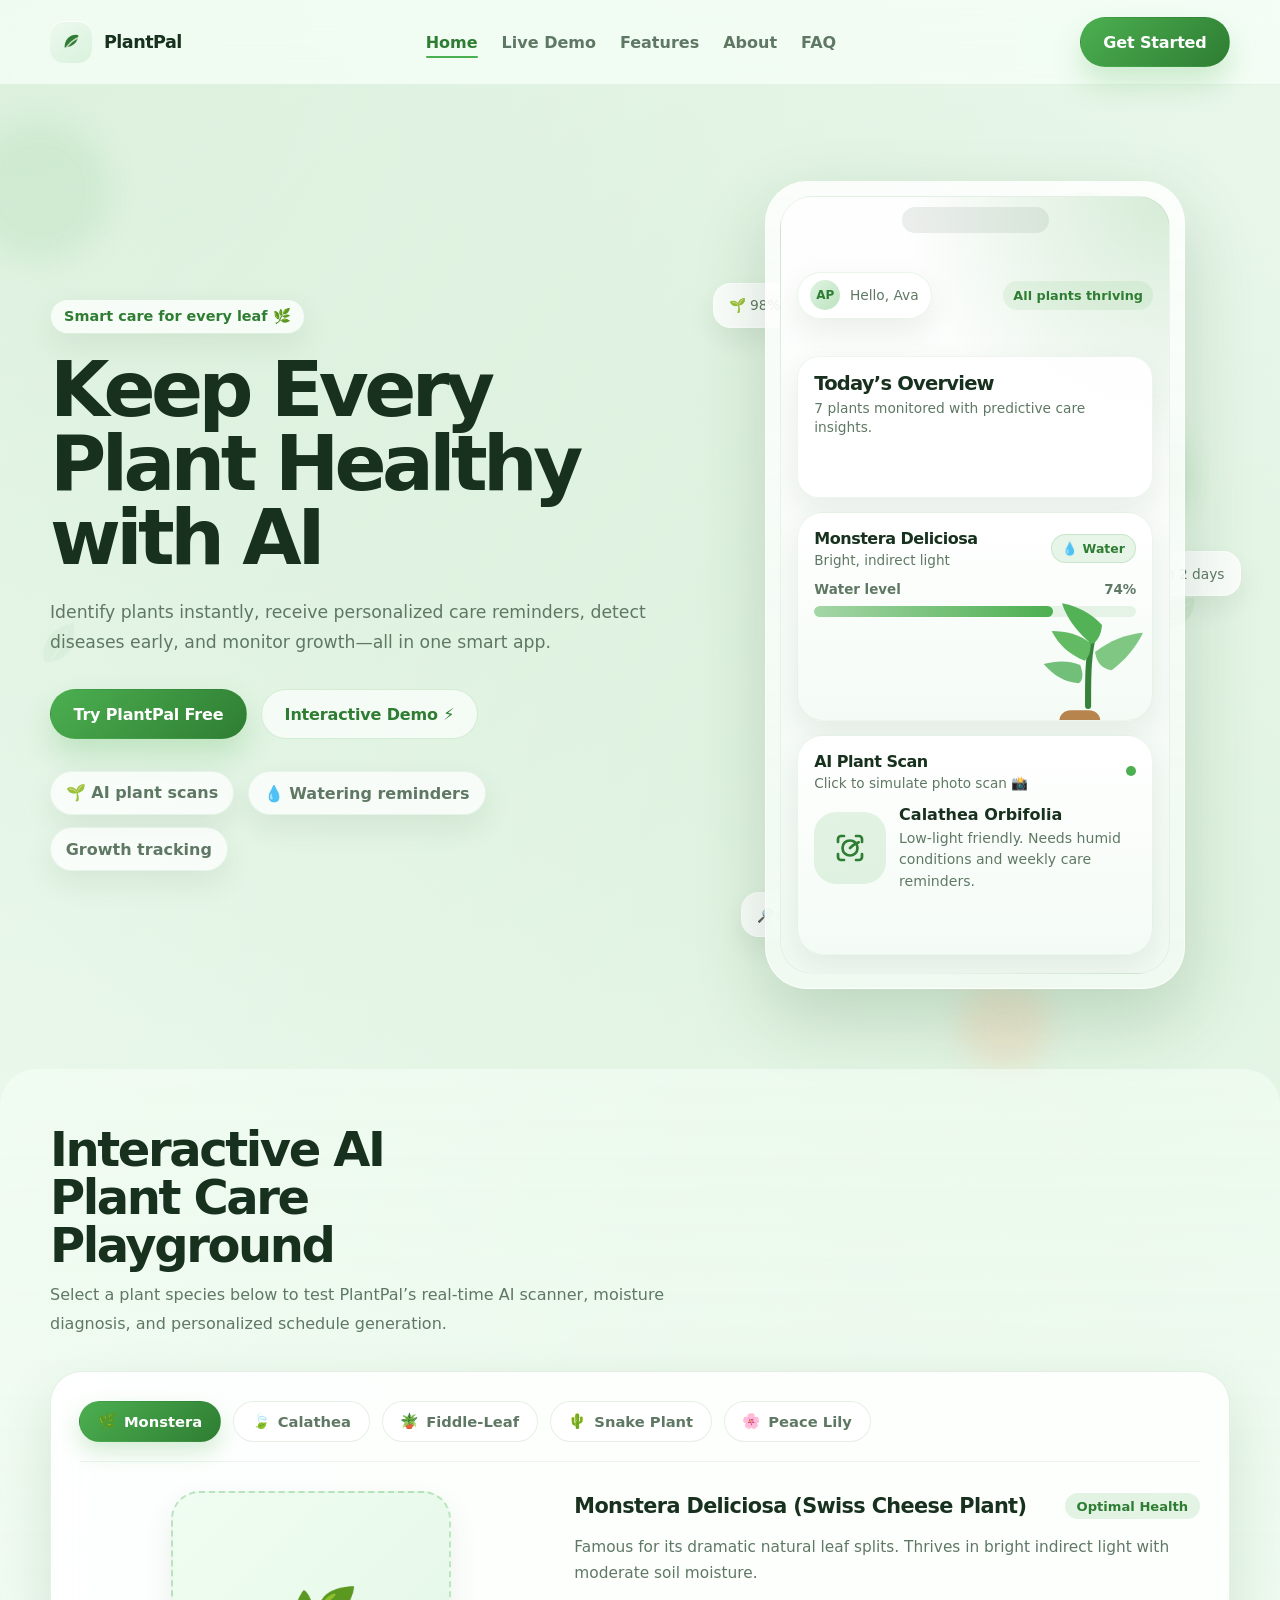
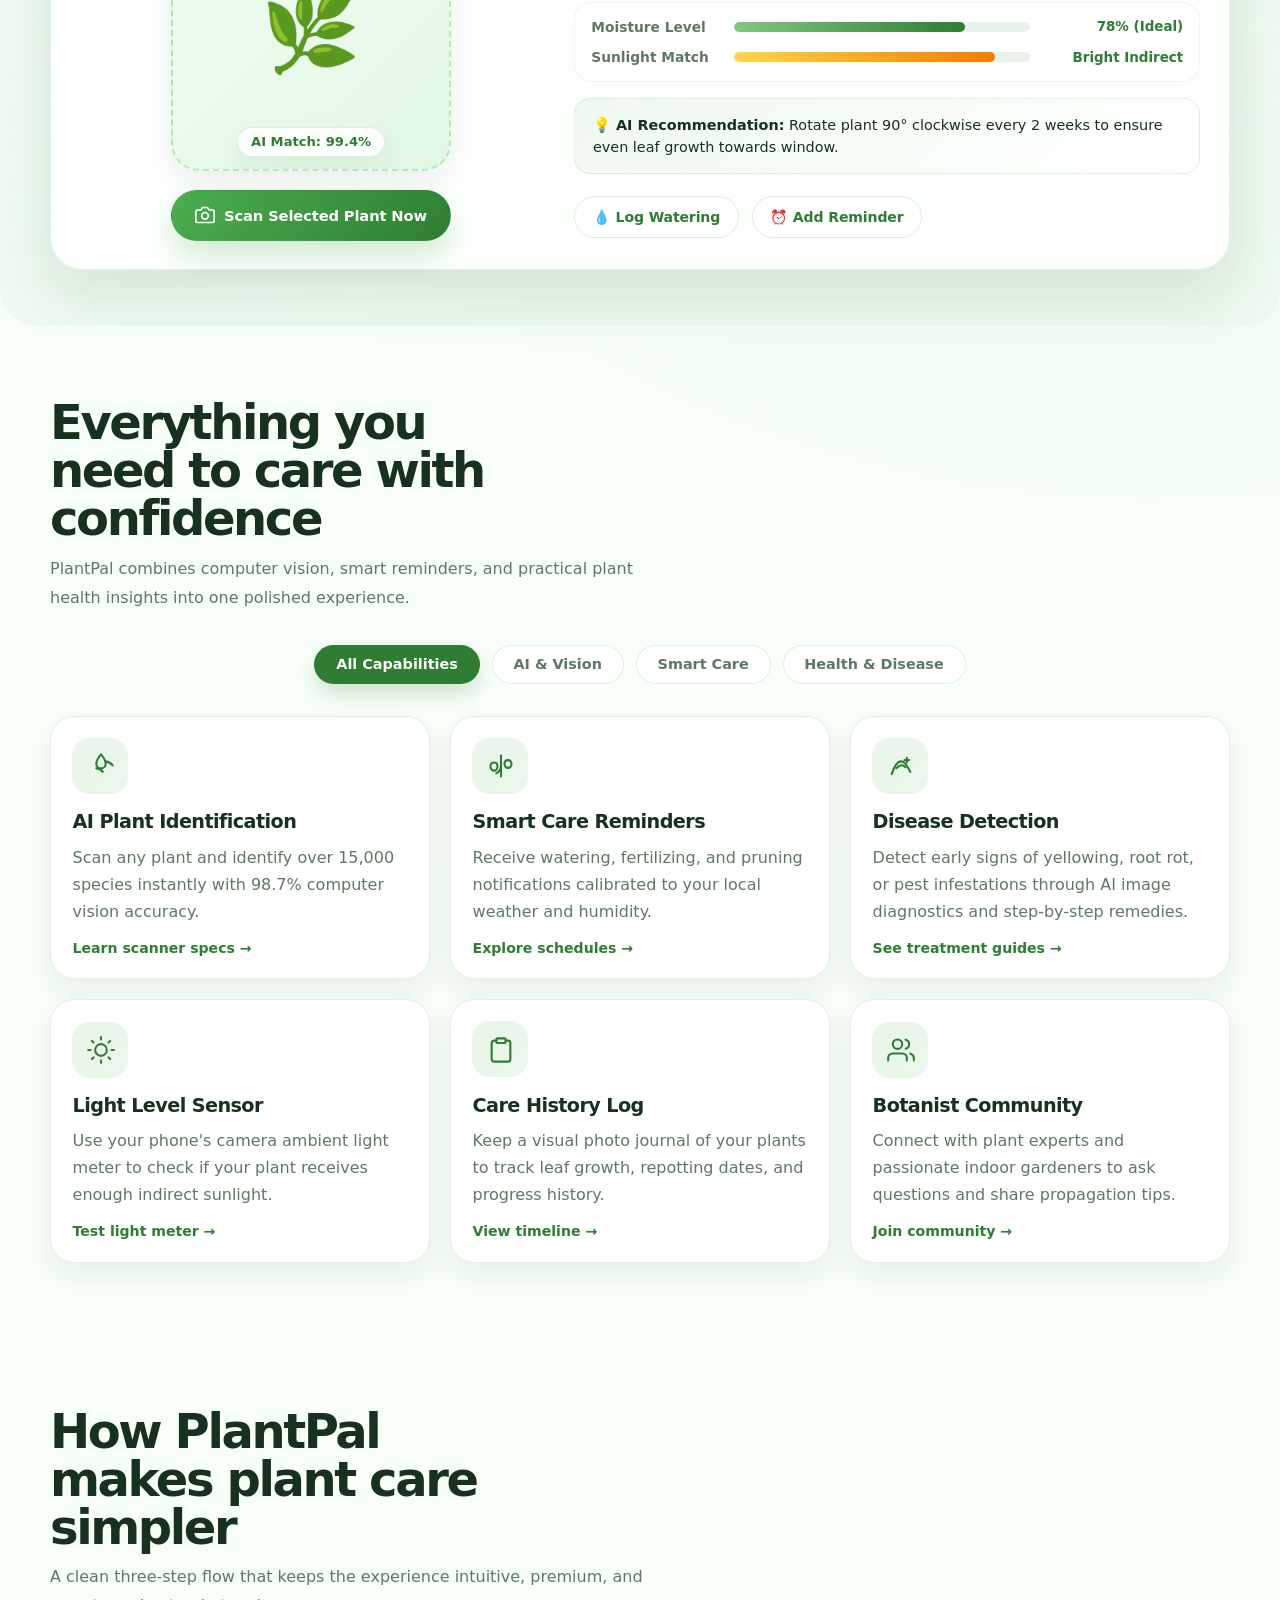
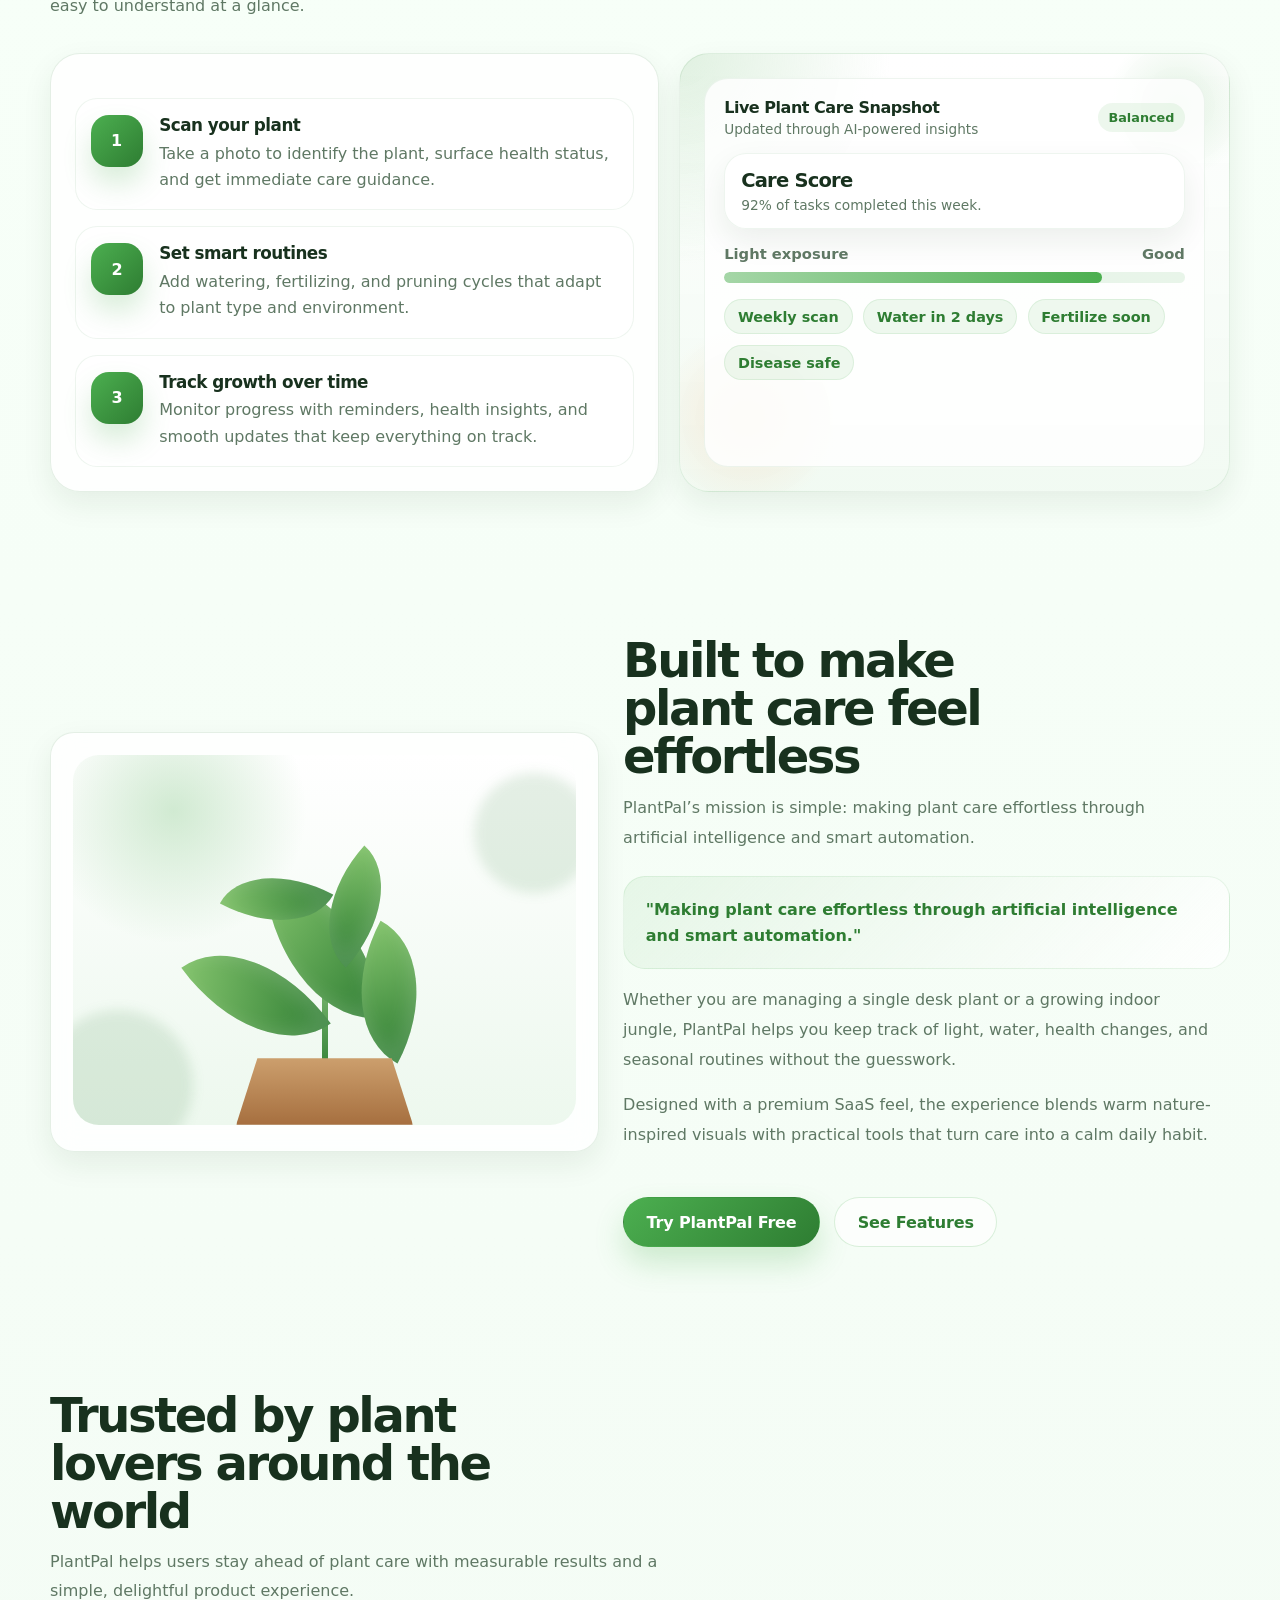
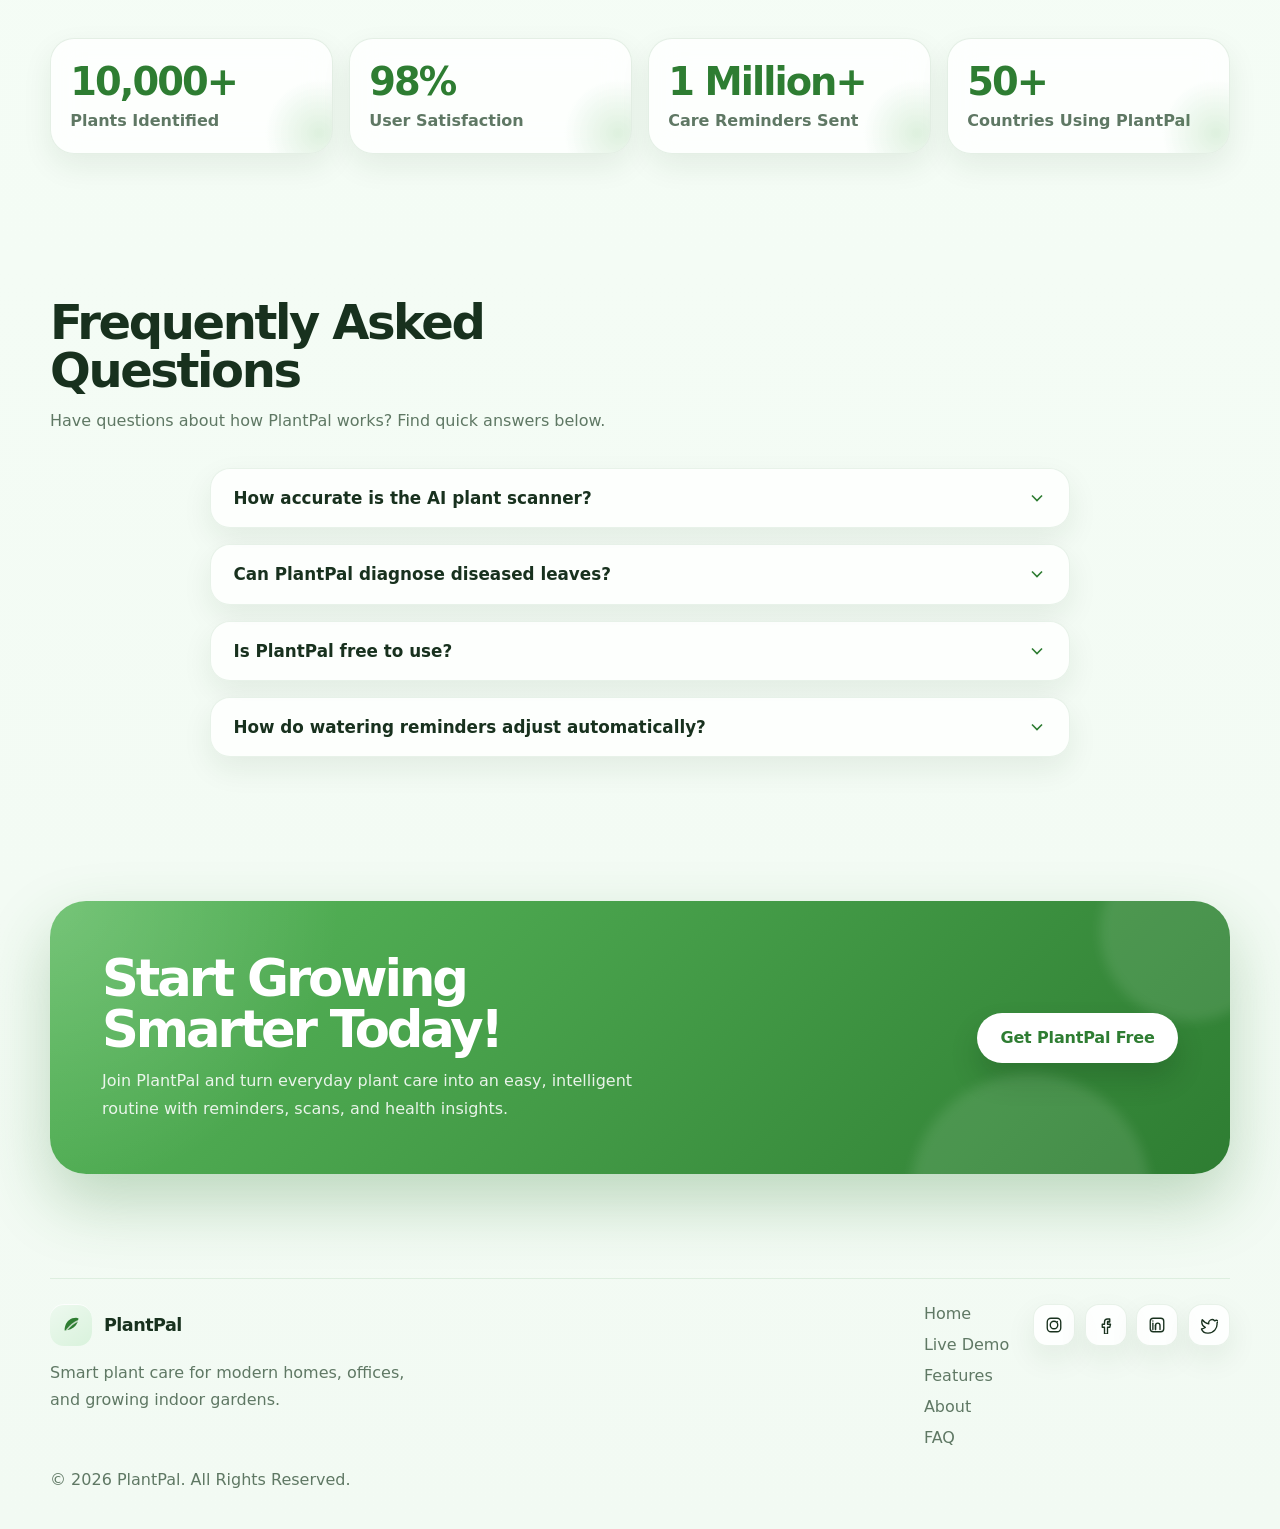
==== commit f901c559: "Add interactive features, AI playground, modal, toasts, and update README" ====
--- a/WebDevelopment-Level_1-Task_1-LandingPage/index.html
+++ b/WebDevelopment-Level_1-Task_1-LandingPage/index.html
@@ -1,417 +1,659 @@
-<!DOCTYPE html>
-<html lang="en">
-<head>
-  <meta charset="UTF-8" />
-  <meta name="viewport" content="width=device-width, initial-scale=1.0" />
-  <meta name="description" content="PlantPal is a smart plant care app landing page concept with AI identification, reminders, and disease detection." />
-  <title>PlantPal - Smart Plant Care App</title>
-  <link rel="stylesheet" href="style.css">
-</head>
-<body>
-  <div class="noise"></div>
-  <div class="decorative-orb orb-1"></div>
-  <div class="decorative-orb orb-2"></div>
-  <div class="decorative-orb orb-3"></div>
-  <div class="leaf-float leaf-a" aria-hidden="true">
-    <svg viewBox="0 0 64 64" fill="none">
-      <path d="M50 9c-8 0-18 3-25 10S15 36 15 45c0 5 3 10 9 10 10 0 20-8 27-17 6-8 8-19 8-29-4 0-6 0-9 0Z" fill="rgba(76,175,80,0.65)"/>
-      <path d="M21 46c8-9 15-17 31-26" stroke="white" stroke-opacity="0.6" stroke-width="2.2" stroke-linecap="round"/>
-    </svg>
-  </div>
-  <div class="leaf-float leaf-b" aria-hidden="true">
-    <svg viewBox="0 0 64 64" fill="none">
-      <path d="M14 43c8 2 18-1 24-7s10-16 12-28C32 7 21 11 14 18S4 33 4 39c0 2 1 4 10 4Z" fill="rgba(165,214,167,0.95)"/>
-      <path d="M12 41c10-6 19-15 28-27" stroke="white" stroke-opacity="0.65" stroke-width="2.2" stroke-linecap="round"/>
-    </svg>
-  </div>
-  <div class="leaf-float leaf-c" aria-hidden="true">
-    <svg viewBox="0 0 64 64" fill="none">
-      <path d="M49 10c-12 2-23 11-28 22s-5 20 0 26c7-1 16-8 23-17 7-10 9-21 5-31Z" fill="rgba(76,175,80,0.55)"/>
-      <path d="M18 48c5-8 12-16 26-29" stroke="white" stroke-opacity="0.6" stroke-width="2.2" stroke-linecap="round"/>
-    </svg>
-  </div>
-
-  <header class="site-header">
-    <div class="container">
-      <div class="nav">
-        <a class="brand" href="#home" aria-label="PlantPal home">
-          <span class="brand-badge" aria-hidden="true">
-            <svg width="22" height="22" viewBox="0 0 24 24" fill="none">
-              <path d="M17.5 4.2c-5.8.1-9.9 3.1-11.8 9-.5 1.5-.7 3.1-.7 4.7 2.5 0 4.7-.4 6.5-1.2 4.9-2.1 7.8-6 8.7-11.8-1-.4-1.8-.7-2.7-.7Z" fill="#2E7D32"/>
-              <path d="M7.5 17.2c3.8-4.6 7.7-7.8 11.8-9.6" stroke="#fff" stroke-opacity="0.7" stroke-width="1.6" stroke-linecap="round"/>
-            </svg>
-          </span>
-          PlantPal
-        </a>
-
-        <nav class="menu" aria-label="Primary">
-          <a href="#home">Home</a>
-          <a href="#about">About</a>
-          <a href="#features">Features</a>
-          <a href="#contact">Contact</a>
-        </nav>
-
-        <div class="nav-actions">
-          <a class="btn btn-primary desktop-cta" href="#contact">Get Started</a>
-          <details class="mobile-nav">
-            <summary aria-label="Toggle navigation">
-              <svg width="22" height="22" viewBox="0 0 24 24" fill="none" stroke="currentColor" stroke-width="1.8" stroke-linecap="round">
-                <path d="M4 7h16"/>
-                <path d="M4 12h16"/>
-                <path d="M4 17h16"/>
-              </svg>
-            </summary>
-            <div class="mobile-nav-panel">
-              <a href="#home">Home</a>
-              <a href="#about">About</a>
-              <a href="#features">Features</a>
-              <a href="#contact">Contact</a>
-              <a class="btn btn-primary" href="#contact">Get Started</a>
-            </div>
-          </details>
-        </div>
-      </div>
-    </div>
-  </header>
-
-  <main id="home">
-    <section class="hero">
-      <div class="container">
-        <div class="hero-grid">
-          <div class="hero-copy reveal">
-            <div class="eyebrow">Smart care for every leaf</div>
-            <h1>Keep Every Plant Healthy with AI 🌿</h1>
-            <p>Identify plants instantly, receive personalized care reminders, detect diseases early, and monitor growth—all in one smart app.</p>
-            <div class="hero-actions">
-              <a class="btn btn-primary" href="#contact">Get Started</a>
-              <a class="btn btn-secondary" href="#features">Learn More</a>
-            </div>
-            <div class="hero-points" aria-label="Key benefits">
-              <span class="chip">AI plant scans</span>
-              <span class="chip">Watering reminders</span>
-              <span class="chip">Growth tracking</span>
-            </div>
-          </div>
-
-          <div class="hero-visual reveal delay-1" aria-label="PlantPal smartphone mockup">
-            <div class="floating-card float-1">🌱 98% plant health score</div>
-            <div class="floating-card float-2">💧 Water in 2 days</div>
-            <div class="floating-card float-3">🔎 AI scan ready</div>
-
-            <div class="mockup-shell">
-              <div class="mockup-screen">
-                <div class="notch"></div>
-                <div class="mockup-content">
-                  <div class="mockup-top">
-                    <div class="user-pill">
-                      <span class="avatar">AP</span>
-                      <span>Hello, Ava</span>
-                    </div>
-                    <div class="health-tag">All plants thriving</div>
-                  </div>
-
-                  <div class="mini-stat">
-                    <strong>Today’s Overview</strong>
-                    <span>7 plants monitored with predictive care insights.</span>
-                  </div>
-
-                  <div class="plant-card hero-card">
-                    <div class="plant-topline">
-                      <div class="plant-title">
-                        <strong>Monstera Deliciosa</strong>
-                        <span>Bright, indirect light</span>
-                      </div>
-                      <div class="health-tag">Healthy</div>
-                    </div>
-                    <div class="progress-row">
-                      <div class="progress-label"><span>Water level</span><span>74%</span></div>
-                      <div class="progress-bar"><span></span></div>
-                    </div>
-                    <svg class="plant-art" viewBox="0 0 170 150" fill="none" aria-hidden="true">
-                      <path d="M92 132c0-26-1-61 8-88" stroke="#2E7D32" stroke-width="7" stroke-linecap="round"/>
-                      <path d="M96 61c-18-15-29-31-34-47 17 3 33 11 46 25-1 12-6 20-12 22Z" fill="#4CAF50"/>
-                      <path d="M88 80c-16-6-29-17-38-34 17 0 32 4 45 14 0 11-3 17-7 20Z" fill="#5CB85C"/>
-                      <path d="M100 70c17-13 35-20 55-22-8 17-20 31-36 43-11-2-17-8-19-21Z" fill="#7BC57F"/>
-                      <path d="M81 106c-15-1-28-8-40-22 15-4 29-4 42 1 4 11 3 18-2 21Z" fill="#6DBD74"/>
-                      <path d="M93 137h-21c-7 0-13 5-13 12h47c0-7-6-12-13-12Z" fill="#B57F47"/>
-                    </svg>
-                  </div>
-
-                  <div class="plant-card scan-card">
-                    <div class="plant-topline">
-                      <div class="plant-title">
-                        <strong>AI Plant Scan</strong>
-                        <span>Instant identification results</span>
-                      </div>
-                    </div>
-                    <div class="scan-result">
-                      <div class="scan-badge" aria-hidden="true">
-                        <svg viewBox="0 0 24 24" fill="none" stroke="currentColor" stroke-width="1.8" stroke-linecap="round" stroke-linejoin="round">
-                          <path d="M4 8V6a2 2 0 0 1 2-2h2"/>
-                          <path d="M16 4h2a2 2 0 0 1 2 2v2"/>
-                          <path d="M20 16v2a2 2 0 0 1-2 2h-2"/>
-                          <path d="M8 20H6a2 2 0 0 1-2-2v-2"/>
-                          <path d="M12 7c-2.8 0-5 2-5 5 0 3.2 2.5 5 5 5s5-1.8 5-5c0-3-2.2-5-5-5Z"/>
-                          <path d="M12 12c1.7-1.7 3.6-2.9 5.8-3.8"/>
-                        </svg>
-                      </div>
-                      <div class="scan-text">
-                        <strong>Calathea Orbifolia</strong>
-                        <span>Low-light friendly. Needs humid conditions and weekly care reminders.</span>
-                      </div>
-                    </div>
-                  </div>
-                </div>
-              </div>
-            </div>
-          </div>
-        </div>
-      </div>
-    </section>
-
-    <section class="section" id="features">
-      <div class="container">
-        <div class="section-header reveal">
-          <h2>Everything you need to care with confidence</h2>
-          <p>PlantPal combines computer vision, smart reminders, and practical plant health insights into one polished experience for plant lovers and busy beginners alike.</p>
-        </div>
-        <div class="feature-grid">
-          <article class="feature-card reveal delay-1">
-            <div class="icon-wrap" aria-hidden="true">
-              <svg width="28" height="28" viewBox="0 0 24 24" fill="none" stroke="currentColor" stroke-width="1.8" stroke-linecap="round" stroke-linejoin="round">
-                <path d="M12 2c2.5 3 4 5.2 4 8a4 4 0 1 1-8 0c0-2.8 1.5-5 4-8Z"/>
-                <path d="M8 14c2.2 0 4.2 1.1 5.5 3"/>
-                <path d="M16 8c2.5.3 4.6 1.5 6 3.5"/>
-              </svg>
-            </div>
-            <h3>AI Plant Identification</h3>
-            <p>Scan any plant and identify its species instantly with accurate visual recognition.</p>
-          </article>
-          <article class="feature-card reveal delay-2">
-            <div class="icon-wrap" aria-hidden="true">
-              <svg width="28" height="28" viewBox="0 0 24 24" fill="none" stroke="currentColor" stroke-width="1.8" stroke-linecap="round" stroke-linejoin="round">
-                <path d="M12 3v18"/>
-                <path d="M6 9c2 0 3 1.5 3 3.5S7.5 16 6 16s-3-1.5-3-3.5S4 9 6 9Z"/>
-                <path d="M18 7c1.7 0 3 1.4 3 3.1 0 2-1.3 3.5-3 3.5s-3-1.5-3-3.5S16.3 7 18 7Z"/>
-                <path d="M12 12c0 3-1.7 5.1-4 6.2"/>
-              </svg>
-            </div>
-            <h3>Smart Care Reminders</h3>
-            <p>Receive watering, fertilizing, and pruning notifications at the right time.</p>
-          </article>
-          <article class="feature-card reveal delay-3">
-            <div class="icon-wrap" aria-hidden="true">
-              <svg width="28" height="28" viewBox="0 0 24 24" fill="none" stroke="currentColor" stroke-width="1.8" stroke-linecap="round" stroke-linejoin="round">
-                <path d="M4 19c2.5-7.5 5.2-11 8-11 3 0 4.6 2.8 8 9"/>
-                <path d="M8 14c1.7-1.8 3.2-2.7 4.5-2.7 1.2 0 2.1.4 3.3 1.8"/>
-                <path d="M17 5v4"/>
-                <path d="M19 7h-4"/>
-              </svg>
-            </div>
-            <h3>Disease Detection</h3>
-            <p>Detect plant diseases through AI image analysis and get treatment recommendations.</p>
-          </article>
-        </div>
-      </div>
-    </section>
-
-    <section class="section" id="how-it-works">
-      <div class="container">
-        <div class="section-header reveal">
-          <h2>How PlantPal makes plant care simpler</h2>
-          <p>A clean three-step flow that keeps the experience intuitive, premium, and easy to understand at a glance.</p>
-        </div>
-        <div class="process-grid">
-          <div class="process-card reveal delay-1">
-            <div class="process-steps">
-              <article class="process-step">
-                <div class="process-step-number">1</div>
-                <div>
-                  <h3>Scan your plant</h3>
-                  <p>Take a photo to identify the plant, surface health status, and get immediate care guidance.</p>
-                </div>
-              </article>
-              <article class="process-step">
-                <div class="process-step-number">2</div>
-                <div>
-                  <h3>Set smart routines</h3>
-                  <p>Add watering, fertilizing, and pruning cycles that adapt to plant type and environment.</p>
-                </div>
-              </article>
-              <article class="process-step">
-                <div class="process-step-number">3</div>
-                <div>
-                  <h3>Track growth over time</h3>
-                  <p>Monitor progress with reminders, health insights, and smooth updates that keep everything on track.</p>
-                </div>
-              </article>
-            </div>
-          </div>
-
-          <aside class="process-preview reveal delay-2" aria-label="PlantPal dashboard summary">
-            <div class="process-preview-card">
-              <div class="plant-topline" style="margin-bottom: 0;">
-                <div class="plant-title">
-                  <strong>Live Plant Care Snapshot</strong>
-                  <span>Updated through AI-powered insights</span>
-                </div>
-                <div class="health-tag">Balanced</div>
-              </div>
-
-              <div class="mini-stat">
-                <strong>Care Score</strong>
-                <span>92% of tasks completed this week.</span>
-              </div>
-
-              <div class="process-meter">
-                <div class="process-meter-label"><span>Light exposure</span><span>Good</span></div>
-                <div class="progress-bar"><span style="width: 82%;"></span></div>
-              </div>
-
-              <div class="process-pill-row" aria-label="Plant care tags">
-                <span class="process-pill">Weekly scan</span>
-                <span class="process-pill">Water in 2 days</span>
-                <span class="process-pill">Fertilize soon</span>
-                <span class="process-pill">Disease safe</span>
-              </div>
-            </div>
-          </aside>
-        </div>
-      </div>
-    </section>
-
-    <section class="section" id="about">
-      <div class="container">
-        <div class="about-grid">
-          <div class="about-card reveal">
-            <div class="plant-room" aria-label="Illustration of indoor plants">
-              <div class="plant-scene">
-                <div class="stem"></div>
-                <div class="plant-leaf leaf-1"></div>
-                <div class="plant-leaf leaf-2"></div>
-                <div class="plant-leaf leaf-3"></div>
-                <div class="plant-leaf leaf-4"></div>
-                <div class="plant-leaf leaf-5"></div>
-                <div class="plant-pot"></div>
-              </div>
-            </div>
-          </div>
-          <div class="about-copy reveal delay-1">
-            <div class="section-header" style="margin-bottom: 0;">
-              <h2>Built to make plant care feel effortless</h2>
-              <p>PlantPal’s mission is simple: making plant care effortless through artificial intelligence and smart automation.</p>
-            </div>
-            <div class="quote-box">
-              "Making plant care effortless through artificial intelligence and smart automation."
-            </div>
-            <p>Whether you are managing a single desk plant or a growing indoor jungle, PlantPal helps you keep track of light, water, health changes, and seasonal routines without the guesswork.</p>
-            <p>Designed with a premium SaaS feel, the experience blends warm nature-inspired visuals with practical tools that turn care into a calm daily habit.</p>
-            <div class="hero-actions">
-              <a class="btn btn-primary" href="#contact">Try PlantPal</a>
-              <a class="btn btn-secondary" href="#features">See Features</a>
-            </div>
-          </div>
-        </div>
-      </div>
-    </section>
-
-    <section class="section" id="contact">
-      <div class="container">
-        <div class="section-header reveal">
-          <h2>Trusted by plant lovers around the world</h2>
-          <p>PlantPal helps users stay ahead of plant care with measurable results and a simple, delightful product experience.</p>
-        </div>
-        <div class="stats-grid">
-          <article class="stat-card reveal delay-1">
-            <span class="stat-value">10,000+</span>
-            <span class="stat-label">Plants Identified</span>
-          </article>
-          <article class="stat-card reveal delay-2">
-            <span class="stat-value">95%</span>
-            <span class="stat-label">User Satisfaction</span>
-          </article>
-          <article class="stat-card reveal delay-3">
-            <span class="stat-value">1 Million+</span>
-            <span class="stat-label">Care Reminders Sent</span>
-          </article>
-          <article class="stat-card reveal delay-3">
-            <span class="stat-value">50+</span>
-            <span class="stat-label">Countries Using PlantPal</span>
-          </article>
-        </div>
-      </div>
-    </section>
-
-    <section class="section">
-      <div class="container">
-        <div class="cta-banner reveal">
-          <div>
-            <h2>Start Growing Smarter Today!</h2>
-            <p>Join PlantPal and turn everyday plant care into an easy, intelligent routine with reminders, scans, and health insights.</p>
-          </div>
-          <a class="btn btn-light" href="#home">Download Now</a>
-        </div>
-      </div>
-    </section>
-  </main>
-
-  <footer class="footer">
-    <div class="container">
-      <div class="footer-card">
-        <div class="footer-brand">
-          <a class="brand" href="#home">
-            <span class="brand-badge" aria-hidden="true">
-              <svg width="22" height="22" viewBox="0 0 24 24" fill="none">
-                <path d="M17.5 4.2c-5.8.1-9.9 3.1-11.8 9-.5 1.5-.7 3.1-.7 4.7 2.5 0 4.7-.4 6.5-1.2 4.9-2.1 7.8-6 8.7-11.8-1-.4-1.8-.7-2.7-.7Z" fill="#2E7D32"/>
-                <path d="M7.5 17.2c3.8-4.6 7.7-7.8 11.8-9.6" stroke="#fff" stroke-opacity="0.7" stroke-width="1.6" stroke-linecap="round"/>
-              </svg>
-            </span>
-            PlantPal
-          </a>
-          <p>Smart plant care for modern homes, offices, and growing indoor gardens.</p>
-        </div>
-
-        <div class="footer-links" aria-label="Quick Links">
-          <a href="#home">Home</a>
-          <a href="#about">About</a>
-          <a href="#features">Features</a>
-          <a href="#contact">Contact</a>
-        </div>
-
-        <div>
-          <div class="social-links" aria-label="Social media links">
-            <a class="social-link" href="#" aria-label="Instagram">
-              <svg width="18" height="18" viewBox="0 0 24 24" fill="none" stroke="currentColor" stroke-width="1.8" stroke-linecap="round" stroke-linejoin="round">
-                <rect x="3" y="3" width="18" height="18" rx="5"/>
-                <path d="M16.5 7.5h.01"/>
-                <path d="M7 12a5 5 0 1 0 10 0 5 5 0 0 0-10 0Z"/>
-              </svg>
-            </a>
-            <a class="social-link" href="#" aria-label="Facebook">
-              <svg width="18" height="18" viewBox="0 0 24 24" fill="none" stroke="currentColor" stroke-width="1.8" stroke-linecap="round" stroke-linejoin="round">
-                <path d="M14 8h3V4h-3c-2.2 0-4 1.8-4 4v3H7v4h3v9h4v-9h3l1-4h-4V8c0-.6.4-1 1-1Z"/>
-              </svg>
-            </a>
-            <a class="social-link" href="#" aria-label="LinkedIn">
-              <svg width="18" height="18" viewBox="0 0 24 24" fill="none" stroke="currentColor" stroke-width="1.8" stroke-linecap="round" stroke-linejoin="round">
-                <path d="M6.5 9.5V18"/>
-                <path d="M6.5 6.5v.1"/>
-                <path d="M10 18v-5.2c0-2 1.2-3.3 3-3.3s3 1.3 3 3.3V18"/>
-                <path d="M10 12.3V18"/>
-                <rect x="3" y="3" width="18" height="18" rx="4"/>
-              </svg>
-            </a>
-            <a class="social-link" href="#" aria-label="Twitter">
-              <svg width="18" height="18" viewBox="0 0 24 24" fill="none" stroke="currentColor" stroke-width="1.8" stroke-linecap="round" stroke-linejoin="round">
-                <path d="M22 5.5c-.8.4-1.7.7-2.6.8a4.5 4.5 0 0 0-7.7 4.1A12.8 12.8 0 0 1 3 4.9s-3 6.8 4 10.4c-1.6 1.1-3.4 1.8-5 2 1.5 4.4 5.6 5.7 9 5.5 7.9-.4 12.2-6.8 11.7-13v-.6c.8-.6 1.6-1.2 2.3-2Z"/>
-              </svg>
-            </a>
-          </div>
-        </div>
-      </div>
-      <p class="footer-copy" style="margin-top: 1.4rem;">© 2026 PlantPal. All Rights Reserved.</p>
-    </div>
-  </footer>
-
-</body>
-</html>+<!-- Task 1: Landing Page Web Application -->
+<!DOCTYPE html>
+<html lang="en">
+<head>
+  <meta charset="UTF-8" />
+  <meta name="viewport" content="width=device-width, initial-scale=1.0" />
+  <meta name="description" content="PlantPal is a smart plant care app landing page concept with AI identification, reminders, and disease detection." />
+  <title>PlantPal - Smart Plant Care App</title>
+  <link rel="stylesheet" href="style.css">
+</head>
+<body>
+  <div class="noise"></div>
+  <div class="decorative-orb orb-1"></div>
+  <div class="decorative-orb orb-2"></div>
+  <div class="decorative-orb orb-3"></div>
+  <div class="leaf-float leaf-a" aria-hidden="true">
+    <svg viewBox="0 0 64 64" fill="none">
+      <path d="M50 9c-8 0-18 3-25 10S15 36 15 45c0 5 3 10 9 10 10 0 20-8 27-17 6-8 8-19 8-29-4 0-6 0-9 0Z" fill="rgba(76,175,80,0.65)"/>
+      <path d="M21 46c8-9 15-17 31-26" stroke="white" stroke-opacity="0.6" stroke-width="2.2" stroke-linecap="round"/>
+    </svg>
+  </div>
+  <div class="leaf-float leaf-b" aria-hidden="true">
+    <svg viewBox="0 0 64 64" fill="none">
+      <path d="M14 43c8 2 18-1 24-7s10-16 12-28C32 7 21 11 14 18S4 33 4 39c0 2 1 4 10 4Z" fill="rgba(165,214,167,0.95)"/>
+      <path d="M12 41c10-6 19-15 28-27" stroke="white" stroke-opacity="0.65" stroke-width="2.2" stroke-linecap="round"/>
+    </svg>
+  </div>
+  <div class="leaf-float leaf-c" aria-hidden="true">
+    <svg viewBox="0 0 64 64" fill="none">
+      <path d="M49 10c-12 2-23 11-28 22s-5 20 0 26c7-1 16-8 23-17 7-10 9-21 5-31Z" fill="rgba(76,175,80,0.55)"/>
+      <path d="M18 48c5-8 12-16 26-29" stroke="white" stroke-opacity="0.6" stroke-width="2.2" stroke-linecap="round"/>
+    </svg>
+  </div>
+
+  <header class="site-header">
+    <div class="container">
+      <div class="nav">
+        <a class="brand" href="#home" aria-label="PlantPal home">
+          <span class="brand-badge" aria-hidden="true">
+            <svg width="22" height="22" viewBox="0 0 24 24" fill="none">
+              <path d="M17.5 4.2c-5.8.1-9.9 3.1-11.8 9-.5 1.5-.7 3.1-.7 4.7 2.5 0 4.7-.4 6.5-1.2 4.9-2.1 7.8-6 8.7-11.8-1-.4-1.8-.7-2.7-.7Z" fill="#2E7D32"/>
+              <path d="M7.5 17.2c3.8-4.6 7.7-7.8 11.8-9.6" stroke="#fff" stroke-opacity="0.7" stroke-width="1.6" stroke-linecap="round"/>
+            </svg>
+          </span>
+          PlantPal
+        </a>
+
+        <nav class="menu" aria-label="Primary">
+          <a href="#home" class="nav-link active">Home</a>
+          <a href="#demo">Live Demo</a>
+          <a href="#features">Features</a>
+          <a href="#about">About</a>
+          <a href="#faq">FAQ</a>
+        </nav>
+
+        <div class="nav-actions">
+          <button class="btn btn-primary desktop-cta trigger-modal" id="openModalBtn">Get Started</button>
+          <details class="mobile-nav">
+            <summary aria-label="Toggle navigation">
+              <svg width="22" height="22" viewBox="0 0 24 24" fill="none" stroke="currentColor" stroke-width="1.8" stroke-linecap="round">
+                <path d="M4 7h16"/>
+                <path d="M4 12h16"/>
+                <path d="M4 17h16"/>
+              </svg>
+            </summary>
+            <div class="mobile-nav-panel">
+              <a href="#home">Home</a>
+              <a href="#demo">Live Demo</a>
+              <a href="#features">Features</a>
+              <a href="#about">About</a>
+              <a href="#faq">FAQ</a>
+              <button class="btn btn-primary trigger-modal">Get Started</button>
+            </div>
+          </details>
+        </div>
+      </div>
+    </div>
+  </header>
+
+  <main id="home">
+    <section class="hero">
+      <div class="container">
+        <div class="hero-grid">
+          <div class="hero-copy reveal">
+            <div class="eyebrow">Smart care for every leaf 🌿</div>
+            <h1>Keep Every Plant Healthy with AI</h1>
+            <p>Identify plants instantly, receive personalized care reminders, detect diseases early, and monitor growth—all in one smart app.</p>
+            <div class="hero-actions">
+              <button class="btn btn-primary trigger-modal">Try PlantPal Free</button>
+              <a class="btn btn-secondary" href="#demo">Interactive Demo ⚡</a>
+            </div>
+            <div class="hero-points" aria-label="Key benefits">
+              <span class="chip clickable-chip" data-toast="🌱 AI Plant Scanner ready! Click on the phone screen to try scanning.">🌱 AI plant scans</span>
+              <span class="chip clickable-chip" data-toast="💧 Smart reminders send notification when soil moisture drops below threshold.">💧 Watering reminders</span>
+              <span class="chip clickable-chip" data-toast="📈 Track leaf count, height, and overall vitality over time.">Growth tracking</span>
+            </div>
+          </div>
+
+          <div class="hero-visual reveal delay-1" aria-label="PlantPal smartphone mockup">
+            <div class="floating-card float-1 clickable-badge" data-toast="🌟 Overall Garden Health: 98% (All plants in optimal condition!)">🌱 98% plant health score</div>
+            <div class="floating-card float-2 clickable-badge" data-toast="💧 Reminder scheduled: Next watering on Tuesday, 10:00 AM.">💧 Water in 2 days</div>
+            <div class="floating-card float-3 clickable-badge" data-toast="📷 Camera lens active: Point at plant to diagnose health.">🔎 AI scan ready</div>
+
+            <div class="mockup-shell">
+              <div class="mockup-screen">
+                <div class="notch"></div>
+                <div class="mockup-content">
+                  <div class="mockup-top">
+                    <div class="user-pill">
+                      <span class="avatar">AP</span>
+                      <span>Hello, Ava</span>
+                    </div>
+                    <div class="health-tag" id="mainHealthStatus">All plants thriving</div>
+                  </div>
+
+                  <div class="mini-stat">
+                    <strong>Today’s Overview</strong>
+                    <span id="overviewSubtitle">7 plants monitored with predictive care insights.</span>
+                  </div>
+
+                  <div class="plant-card hero-card" id="heroPlantCard">
+                    <div class="plant-topline">
+                      <div class="plant-title">
+                        <strong id="activePlantName">Monstera Deliciosa</strong>
+                        <span id="activePlantLight">Bright, indirect light</span>
+                      </div>
+                      <button class="action-mini-btn" id="waterBtn" title="Water Plant">💧 Water</button>
+                    </div>
+                    <div class="progress-row">
+                      <div class="progress-label">
+                        <span>Water level</span>
+                        <span id="waterPercent">74%</span>
+                      </div>
+                      <div class="progress-bar">
+                        <span id="waterBarFill" style="width: 74%;"></span>
+                      </div>
+                    </div>
+                    <svg class="plant-art" viewBox="0 0 170 150" fill="none" aria-hidden="true">
+                      <path d="M92 132c0-26-1-61 8-88" stroke="#2E7D32" stroke-width="7" stroke-linecap="round"/>
+                      <path d="M96 61c-18-15-29-31-34-47 17 3 33 11 46 25-1 12-6 20-12 22Z" fill="#4CAF50"/>
+                      <path d="M88 80c-16-6-29-17-38-34 17 0 32 4 45 14 0 11-3 17-7 20Z" fill="#5CB85C"/>
+                      <path d="M100 70c17-13 35-20 55-22-8 17-20 31-36 43-11-2-17-8-19-21Z" fill="#7BC57F"/>
+                      <path d="M81 106c-15-1-28-8-40-22 15-4 29-4 42 1 4 11 3 18-2 21Z" fill="#6DBD74"/>
+                      <path d="M93 137h-21c-7 0-13 5-13 12h47c0-7-6-12-13-12Z" fill="#B57F47"/>
+                    </svg>
+                  </div>
+
+                  <div class="plant-card scan-card interactive-scan-card" id="mockupScanTrigger" title="Click to trigger new AI scan">
+                    <div class="scan-laser-line" id="scanLaser"></div>
+                    <div class="plant-topline">
+                      <div class="plant-title">
+                        <strong id="scanTitleText">AI Plant Scan</strong>
+                        <span id="scanSubText">Click to simulate photo scan 📸</span>
+                      </div>
+                      <span class="pulse-dot"></span>
+                    </div>
+                    <div class="scan-result">
+                      <div class="scan-badge" aria-hidden="true">
+                        <svg viewBox="0 0 24 24" fill="none" stroke="currentColor" stroke-width="1.8" stroke-linecap="round" stroke-linejoin="round">
+                          <path d="M4 8V6a2 2 0 0 1 2-2h2"/>
+                          <path d="M16 4h2a2 2 0 0 1 2 2v2"/>
+                          <path d="M20 16v2a2 2 0 0 1-2 2h-2"/>
+                          <path d="M8 20H6a2 2 0 0 1-2-2v-2"/>
+                          <path d="M12 7c-2.8 0-5 2-5 5 0 3.2 2.5 5 5 5s5-1.8 5-5c0-3-2.2-5-5-5Z"/>
+                          <path d="M12 12c1.7-1.7 3.6-2.9 5.8-3.8"/>
+                        </svg>
+                      </div>
+                      <div class="scan-text">
+                        <strong id="scanPlantName">Calathea Orbifolia</strong>
+                        <span id="scanPlantDesc">Low-light friendly. Needs humid conditions and weekly care reminders.</span>
+                      </div>
+                    </div>
+                  </div>
+                </div>
+              </div>
+            </div>
+          </div>
+        </div>
+      </div>
+    </section>
+
+    <!-- Interactive Demo Playground Section -->
+    <section class="section demo-section" id="demo">
+      <div class="container">
+        <div class="section-header reveal">
+          <h2>Interactive AI Plant Care Playground</h2>
+          <p>Select a plant species below to test PlantPal’s real-time AI scanner, moisture diagnosis, and personalized schedule generation.</p>
+        </div>
+
+        <div class="demo-card reveal delay-1">
+          <div class="demo-plant-selector">
+            <button class="plant-select-btn active" data-plant="monstera">
+              <span class="icon">🌿</span>
+              <span>Monstera</span>
+            </button>
+            <button class="plant-select-btn" data-plant="calathea">
+              <span class="icon">🍃</span>
+              <span>Calathea</span>
+            </button>
+            <button class="plant-select-btn" data-plant="fiddle">
+              <span class="icon">🪴</span>
+              <span>Fiddle-Leaf</span>
+            </button>
+            <button class="plant-select-btn" data-plant="snake">
+              <span class="icon">🌵</span>
+              <span>Snake Plant</span>
+            </button>
+            <button class="plant-select-btn" data-plant="peace">
+              <span class="icon">🌸</span>
+              <span>Peace Lily</span>
+            </button>
+          </div>
+
+          <div class="demo-display-grid">
+            <div class="demo-visual-box">
+              <div class="demo-scanner-frame" id="demoScannerFrame">
+                <div class="scan-beam"></div>
+                <div class="plant-emoji-display" id="demoPlantEmoji">🌿</div>
+                <span class="scanner-badge" id="demoScanBadge">AI Match: 99.4%</span>
+              </div>
+              <button class="btn btn-primary scan-trigger-btn" id="runDemoScanBtn">
+                <svg width="20" height="20" viewBox="0 0 24 24" fill="none" stroke="currentColor" stroke-width="2"><path d="M23 19a2 2 0 0 1-2 2H3a2 2 0 0 1-2-2V8a2 2 0 0 1 2-2h4l2-3h6l2 3h4a2 2 0 0 1 2 2z"/><circle cx="12" cy="13" r="4"/></svg>
+                Scan Selected Plant Now
+              </button>
+            </div>
+
+            <div class="demo-details-box">
+              <div class="demo-header-info">
+                <h3 id="demoPlantTitle">Monstera Deliciosa (Swiss Cheese Plant)</h3>
+                <span class="tag-status healthy" id="demoHealthTag">Optimal Health</span>
+              </div>
+
+              <p class="demo-desc" id="demoPlantDesc">Famous for its dramatic natural leaf splits. Thrives in bright indirect light with moderate soil moisture.</p>
+
+              <div class="metrics-grid">
+                <div class="metric-item">
+                  <span class="m-label">Moisture Level</span>
+                  <div class="m-bar-wrap">
+                    <div class="m-bar" id="demoMoistureBar" style="width: 78%;"></div>
+                  </div>
+                  <span class="m-val" id="demoMoistureVal">78% (Ideal)</span>
+                </div>
+
+                <div class="metric-item">
+                  <span class="m-label">Sunlight Match</span>
+                  <div class="m-bar-wrap">
+                    <div class="m-bar light" id="demoLightBar" style="width: 88%;"></div>
+                  </div>
+                  <span class="m-val" id="demoLightVal">Bright Indirect</span>
+                </div>
+              </div>
+
+              <div class="ai-tip-box">
+                <strong>💡 AI Recommendation:</strong>
+                <span id="demoAiTip">Rotate plant 90° clockwise every 2 weeks to ensure even leaf growth towards window.</span>
+              </div>
+
+              <div class="demo-actions-row">
+                <button class="btn btn-secondary interactive-act-btn" id="demoWaterAction">💧 Log Watering</button>
+                <button class="btn btn-secondary interactive-act-btn" id="demoRemindAction">⏰ Add Reminder</button>
+              </div>
+            </div>
+          </div>
+        </div>
+      </div>
+    </section>
+
+    <!-- Filterable Features Section -->
+    <section class="section" id="features">
+      <div class="container">
+        <div class="section-header reveal">
+          <h2>Everything you need to care with confidence</h2>
+          <p>PlantPal combines computer vision, smart reminders, and practical plant health insights into one polished experience.</p>
+        </div>
+
+        <!-- Filter Tabs -->
+        <div class="filter-tabs reveal">
+          <button class="tab-btn active" data-filter="all">All Capabilities</button>
+          <button class="tab-btn" data-filter="ai">AI & Vision</button>
+          <button class="tab-btn" data-filter="care">Smart Care</button>
+          <button class="tab-btn" data-filter="health">Health & Disease</button>
+        </div>
+
+        <div class="feature-grid" id="featureGrid">
+          <article class="feature-card reveal delay-1" data-category="ai">
+            <div class="icon-wrap" aria-hidden="true">
+              <svg width="28" height="28" viewBox="0 0 24 24" fill="none" stroke="currentColor" stroke-width="1.8" stroke-linecap="round" stroke-linejoin="round">
+                <path d="M12 2c2.5 3 4 5.2 4 8a4 4 0 1 1-8 0c0-2.8 1.5-5 4-8Z"/>
+                <path d="M8 14c2.2 0 4.2 1.1 5.5 3"/>
+                <path d="M16 8c2.5.3 4.6 1.5 6 3.5"/>
+              </svg>
+            </div>
+            <h3>AI Plant Identification</h3>
+            <p>Scan any plant and identify over 15,000 species instantly with 98.7% computer vision accuracy.</p>
+            <button class="feature-link-btn trigger-modal">Learn scanner specs →</button>
+          </article>
+
+          <article class="feature-card reveal delay-2" data-category="care">
+            <div class="icon-wrap" aria-hidden="true">
+              <svg width="28" height="28" viewBox="0 0 24 24" fill="none" stroke="currentColor" stroke-width="1.8" stroke-linecap="round" stroke-linejoin="round">
+                <path d="M12 3v18"/>
+                <path d="M6 9c2 0 3 1.5 3 3.5S7.5 16 6 16s-3-1.5-3-3.5S4 9 6 9Z"/>
+                <path d="M18 7c1.7 0 3 1.4 3 3.1 0 2-1.3 3.5-3 3.5s-3-1.5-3-3.5S16.3 7 18 7Z"/>
+                <path d="M12 12c0 3-1.7 5.1-4 6.2"/>
+              </svg>
+            </div>
+            <h3>Smart Care Reminders</h3>
+            <p>Receive watering, fertilizing, and pruning notifications calibrated to your local weather and humidity.</p>
+            <button class="feature-link-btn trigger-modal">Explore schedules →</button>
+          </article>
+
+          <article class="feature-card reveal delay-3" data-category="health">
+            <div class="icon-wrap" aria-hidden="true">
+              <svg width="28" height="28" viewBox="0 0 24 24" fill="none" stroke="currentColor" stroke-width="1.8" stroke-linecap="round" stroke-linejoin="round">
+                <path d="M4 19c2.5-7.5 5.2-11 8-11 3 0 4.6 2.8 8 9"/>
+                <path d="M8 14c1.7-1.8 3.2-2.7 4.5-2.7 1.2 0 2.1.4 3.3 1.8"/>
+                <path d="M17 5v4"/>
+                <path d="M19 7h-4"/>
+              </svg>
+            </div>
+            <h3>Disease Detection</h3>
+            <p>Detect early signs of yellowing, root rot, or pest infestations through AI image diagnostics and step-by-step remedies.</p>
+            <button class="feature-link-btn trigger-modal">See treatment guides →</button>
+          </article>
+
+          <article class="feature-card reveal delay-1" data-category="ai">
+            <div class="icon-wrap" aria-hidden="true">
+              <svg width="28" height="28" viewBox="0 0 24 24" fill="none" stroke="currentColor" stroke-width="1.8" stroke-linecap="round" stroke-linejoin="round">
+                <circle cx="12" cy="12" r="5"/>
+                <path d="M12 1v2M12 21v2M4.22 4.22l1.42 1.42M18.36 18.36l1.42 1.42M1 12h2M21 12h2M4.22 19.78l1.42-1.42M18.36 5.64l1.42-1.42"/>
+              </svg>
+            </div>
+            <h3>Light Level Sensor</h3>
+            <p>Use your phone's camera ambient light meter to check if your plant receives enough indirect sunlight.</p>
+            <button class="feature-link-btn trigger-modal">Test light meter →</button>
+          </article>
+
+          <article class="feature-card reveal delay-2" data-category="care">
+            <div class="icon-wrap" aria-hidden="true">
+              <svg width="28" height="28" viewBox="0 0 24 24" fill="none" stroke="currentColor" stroke-width="1.8" stroke-linecap="round" stroke-linejoin="round">
+                <path d="M16 4h2a2 2 0 0 1 2 2v14a2 2 0 0 1-2 2H6a2 2 0 0 1-2-2V6a2 2 0 0 1 2-2h2"/>
+                <path d="M15 2H9a1 1 0 0 0-1 1v2a1 1 0 0 0 1 1h6a1 1 0 0 0 1-1V3a1 1 0 0 0-1-1Z"/>
+              </svg>
+            </div>
+            <h3>Care History Log</h3>
+            <p>Keep a visual photo journal of your plants to track leaf growth, repotting dates, and progress history.</p>
+            <button class="feature-link-btn trigger-modal">View timeline →</button>
+          </article>
+
+          <article class="feature-card reveal delay-3" data-category="health">
+            <div class="icon-wrap" aria-hidden="true">
+              <svg width="28" height="28" viewBox="0 0 24 24" fill="none" stroke="currentColor" stroke-width="1.8" stroke-linecap="round" stroke-linejoin="round">
+                <path d="M17 21v-2a4 4 0 0 0-4-4H5a4 4 0 0 0-4 4v2"/>
+                <circle cx="9" cy="7" r="4"/>
+                <path d="M23 21v-2a4 4 0 0 0-3-3.87"/>
+                <path d="M16 3.13a4 4 0 0 1 0 7.75"/>
+              </svg>
+            </div>
+            <h3>Botanist Community</h3>
+            <p>Connect with plant experts and passionate indoor gardeners to ask questions and share propagation tips.</p>
+            <button class="feature-link-btn trigger-modal">Join community →</button>
+          </article>
+        </div>
+      </div>
+    </section>
+
+    <section class="section" id="how-it-works">
+      <div class="container">
+        <div class="section-header reveal">
+          <h2>How PlantPal makes plant care simpler</h2>
+          <p>A clean three-step flow that keeps the experience intuitive, premium, and easy to understand at a glance.</p>
+        </div>
+        <div class="process-grid">
+          <div class="process-card reveal delay-1">
+            <div class="process-steps">
+              <article class="process-step clickable-step" data-step="1">
+                <div class="process-step-number">1</div>
+                <div>
+                  <h3>Scan your plant</h3>
+                  <p>Take a photo to identify the plant, surface health status, and get immediate care guidance.</p>
+                </div>
+              </article>
+              <article class="process-step clickable-step" data-step="2">
+                <div class="process-step-number">2</div>
+                <div>
+                  <h3>Set smart routines</h3>
+                  <p>Add watering, fertilizing, and pruning cycles that adapt to plant type and environment.</p>
+                </div>
+              </article>
+              <article class="process-step clickable-step" data-step="3">
+                <div class="process-step-number">3</div>
+                <div>
+                  <h3>Track growth over time</h3>
+                  <p>Monitor progress with reminders, health insights, and smooth updates that keep everything on track.</p>
+                </div>
+              </article>
+            </div>
+          </div>
+
+          <aside class="process-preview reveal delay-2" aria-label="PlantPal dashboard summary">
+            <div class="process-preview-card">
+              <div class="plant-topline" style="margin-bottom: 0;">
+                <div class="plant-title">
+                  <strong>Live Plant Care Snapshot</strong>
+                  <span>Updated through AI-powered insights</span>
+                </div>
+                <div class="health-tag">Balanced</div>
+              </div>
+
+              <div class="mini-stat">
+                <strong>Care Score</strong>
+                <span>92% of tasks completed this week.</span>
+              </div>
+
+              <div class="process-meter">
+                <div class="process-meter-label"><span>Light exposure</span><span>Good</span></div>
+                <div class="progress-bar"><span style="width: 82%;"></span></div>
+              </div>
+
+              <div class="process-pill-row" aria-label="Plant care tags">
+                <span class="process-pill clickable-badge" data-toast="✨ Last scan: 2 hours ago (All clear)">Weekly scan</span>
+                <span class="process-pill clickable-badge" data-toast="💧 Water alert set for Thursday morning">Water in 2 days</span>
+                <span class="process-pill clickable-badge" data-toast="🌱 Organic fertilizer recommended next week">Fertilize soon</span>
+                <span class="process-pill clickable-badge" data-toast="🛡️ No pests or fungal spots detected">Disease safe</span>
+              </div>
+            </div>
+          </aside>
+        </div>
+      </div>
+    </section>
+
+    <section class="section" id="about">
+      <div class="container">
+        <div class="about-grid">
+          <div class="about-card reveal">
+            <div class="plant-room" id="interactivePlantRoom" title="Click to watch plant grow! 🌱" aria-label="Illustration of indoor plants">
+              <div class="plant-scene">
+                <div class="stem"></div>
+                <div class="plant-leaf leaf-1"></div>
+                <div class="plant-leaf leaf-2"></div>
+                <div class="plant-leaf leaf-3"></div>
+                <div class="plant-leaf leaf-4"></div>
+                <div class="plant-leaf leaf-5"></div>
+                <div class="plant-pot"></div>
+              </div>
+            </div>
+          </div>
+          <div class="about-copy reveal delay-1">
+            <div class="section-header" style="margin-bottom: 0;">
+              <h2>Built to make plant care feel effortless</h2>
+              <p>PlantPal’s mission is simple: making plant care effortless through artificial intelligence and smart automation.</p>
+            </div>
+            <div class="quote-box">
+              "Making plant care effortless through artificial intelligence and smart automation."
+            </div>
+            <p>Whether you are managing a single desk plant or a growing indoor jungle, PlantPal helps you keep track of light, water, health changes, and seasonal routines without the guesswork.</p>
+            <p>Designed with a premium SaaS feel, the experience blends warm nature-inspired visuals with practical tools that turn care into a calm daily habit.</p>
+            <div class="hero-actions">
+              <button class="btn btn-primary trigger-modal">Try PlantPal Free</button>
+              <a class="btn btn-secondary" href="#features">See Features</a>
+            </div>
+          </div>
+        </div>
+      </div>
+    </section>
+
+    <section class="section">
+      <div class="container">
+        <div class="section-header reveal">
+          <h2>Trusted by plant lovers around the world</h2>
+          <p>PlantPal helps users stay ahead of plant care with measurable results and a simple, delightful product experience.</p>
+        </div>
+        <div class="stats-grid">
+          <article class="stat-card reveal delay-1 counter-card">
+            <span class="stat-value" data-target="10000">10,000+</span>
+            <span class="stat-label">Plants Identified</span>
+          </article>
+          <article class="stat-card reveal delay-2 counter-card">
+            <span class="stat-value" data-target="98">98%</span>
+            <span class="stat-label">User Satisfaction</span>
+          </article>
+          <article class="stat-card reveal delay-3 counter-card">
+            <span class="stat-value" data-target="1000000">1 Million+</span>
+            <span class="stat-label">Care Reminders Sent</span>
+          </article>
+          <article class="stat-card reveal delay-3 counter-card">
+            <span class="stat-value" data-target="50">50+</span>
+            <span class="stat-label">Countries Using PlantPal</span>
+          </article>
+        </div>
+      </div>
+    </section>
+
+    <!-- FAQ Accordion Section -->
+    <section class="section" id="faq">
+      <div class="container">
+        <div class="section-header reveal">
+          <h2>Frequently Asked Questions</h2>
+          <p>Have questions about how PlantPal works? Find quick answers below.</p>
+        </div>
+
+        <div class="faq-accordion reveal delay-1">
+          <details class="faq-item">
+            <summary>
+              <span>How accurate is the AI plant scanner?</span>
+              <svg class="faq-icon" width="20" height="20" viewBox="0 0 24 24" fill="none" stroke="currentColor" stroke-width="2"><path d="M6 9l6 6 6-6"/></svg>
+            </summary>
+            <div class="faq-content">
+              <p>PlantPal's neural vision model achieves over 98.7% accuracy across 15,000+ plant species, including succulents, tropical houseplants, and outdoor flowers.</p>
+            </div>
+          </details>
+
+          <details class="faq-item">
+            <summary>
+              <span>Can PlantPal diagnose diseased leaves?</span>
+              <svg class="faq-icon" width="20" height="20" viewBox="0 0 24 24" fill="none" stroke="currentColor" stroke-width="2"><path d="M6 9l6 6 6-6"/></svg>
+            </summary>
+            <div class="faq-content">
+              <p>Yes! Take a photo of any discolored, spotted, or wilting leaves. The app analyzes symptoms and recommends targeted organic treatments, light adjustments, or soil care.</p>
+            </div>
+          </details>
+
+          <details class="faq-item">
+            <summary>
+              <span>Is PlantPal free to use?</span>
+              <svg class="faq-icon" width="20" height="20" viewBox="0 0 24 24" fill="none" stroke="currentColor" stroke-width="2"><path d="M6 9l6 6 6-6"/></svg>
+            </summary>
+            <div class="faq-content">
+              <p>PlantPal offers a generous free tier with unlimited plant identification and watering schedules. Premium features include disease treatment plans and cloud history backup.</p>
+            </div>
+          </details>
+
+          <details class="faq-item">
+            <summary>
+              <span>How do watering reminders adjust automatically?</span>
+              <svg class="faq-icon" width="20" height="20" viewBox="0 0 24 24" fill="none" stroke="currentColor" stroke-width="2"><path d="M6 9l6 6 6-6"/></svg>
+            </summary>
+            <div class="faq-content">
+              <p>Our app syncs with local weather APIs to track temperature, humidity, and rainfall, dynamically spacing out watering alerts during humid or cold periods.</p>
+            </div>
+          </details>
+        </div>
+      </div>
+    </section>
+
+    <section class="section">
+      <div class="container">
+        <div class="cta-banner reveal">
+          <div>
+            <h2>Start Growing Smarter Today!</h2>
+            <p>Join PlantPal and turn everyday plant care into an easy, intelligent routine with reminders, scans, and health insights.</p>
+          </div>
+          <button class="btn btn-light trigger-modal">Get PlantPal Free</button>
+        </div>
+      </div>
+    </section>
+  </main>
+
+  <footer class="footer">
+    <div class="container">
+      <div class="footer-card">
+        <div class="footer-brand">
+          <a class="brand" href="#home">
+            <span class="brand-badge" aria-hidden="true">
+              <svg width="22" height="22" viewBox="0 0 24 24" fill="none">
+                <path d="M17.5 4.2c-5.8.1-9.9 3.1-11.8 9-.5 1.5-.7 3.1-.7 4.7 2.5 0 4.7-.4 6.5-1.2 4.9-2.1 7.8-6 8.7-11.8-1-.4-1.8-.7-2.7-.7Z" fill="#2E7D32"/>
+                <path d="M7.5 17.2c3.8-4.6 7.7-7.8 11.8-9.6" stroke="#fff" stroke-opacity="0.7" stroke-width="1.6" stroke-linecap="round"/>
+              </svg>
+            </span>
+            PlantPal
+          </a>
+          <p>Smart plant care for modern homes, offices, and growing indoor gardens.</p>
+        </div>
+
+        <div class="footer-links" aria-label="Quick Links">
+          <a href="#home">Home</a>
+          <a href="#demo">Live Demo</a>
+          <a href="#features">Features</a>
+          <a href="#about">About</a>
+          <a href="#faq">FAQ</a>
+        </div>
+
+        <div>
+          <div class="social-links" aria-label="Social media links">
+            <a class="social-link clickable-badge" data-toast="Follow @PlantPalApp on Instagram!" href="#" aria-label="Instagram">
+              <svg width="18" height="18" viewBox="0 0 24 24" fill="none" stroke="currentColor" stroke-width="1.8" stroke-linecap="round" stroke-linejoin="round">
+                <rect x="3" y="3" width="18" height="18" rx="5"/>
+                <path d="M16.5 7.5h.01"/>
+                <path d="M7 12a5 5 0 1 0 10 0 5 5 0 0 0-10 0Z"/>
+              </svg>
+            </a>
+            <a class="social-link clickable-badge" data-toast="Join PlantPal Community on Facebook!" href="#" aria-label="Facebook">
+              <svg width="18" height="18" viewBox="0 0 24 24" fill="none" stroke="currentColor" stroke-width="1.8" stroke-linecap="round" stroke-linejoin="round">
+                <path d="M14 8h3V4h-3c-2.2 0-4 1.8-4 4v3H7v4h3v9h4v-9h3l1-4h-4V8c0-.6.4-1 1-1Z"/>
+              </svg>
+            </a>
+            <a class="social-link clickable-badge" data-toast="Connect with PlantPal team on LinkedIn!" href="#" aria-label="LinkedIn">
+              <svg width="18" height="18" viewBox="0 0 24 24" fill="none" stroke="currentColor" stroke-width="1.8" stroke-linecap="round" stroke-linejoin="round">
+                <path d="M6.5 9.5V18"/>
+                <path d="M6.5 6.5v.1"/>
+                <path d="M10 18v-5.2c0-2 1.2-3.3 3-3.3s3 1.3 3 3.3V18"/>
+                <path d="M10 12.3V18"/>
+                <rect x="3" y="3" width="18" height="18" rx="4"/>
+              </svg>
+            </a>
+            <a class="social-link clickable-badge" data-toast="Follow @PlantPalApp on X (Twitter)!" href="#" aria-label="Twitter">
+              <svg width="18" height="18" viewBox="0 0 24 24" fill="none" stroke="currentColor" stroke-width="1.8" stroke-linecap="round" stroke-linejoin="round">
+                <path d="M22 5.5c-.8.4-1.7.7-2.6.8a4.5 4.5 0 0 0-7.7 4.1A12.8 12.8 0 0 1 3 4.9s-3 6.8 4 10.4c-1.6 1.1-3.4 1.8-5 2 1.5 4.4 5.6 5.7 9 5.5 7.9-.4 12.2-6.8 11.7-13v-.6c.8-.6 1.6-1.2 2.3-2Z"/>
+              </svg>
+            </a>
+          </div>
+        </div>
+      </div>
+      <p class="footer-copy" style="margin-top: 1.4rem;">© 2026 PlantPal. All Rights Reserved.</p>
+    </div>
+  </footer>
+
+  <!-- Interactive Get Started Modal -->
+  <div class="modal-overlay" id="appModal" aria-hidden="true">
+    <div class="modal-card">
+      <button class="modal-close" id="modalCloseBtn" aria-label="Close modal">&times;</button>
+      <div class="modal-header">
+        <span class="brand-badge inline-badge">🌿</span>
+        <h3>Get Started with PlantPal</h3>
+        <p>Try the smart plant care app free for 14 days. No credit card required!</p>
+      </div>
+
+      <form class="modal-form" id="getStartedForm">
+        <div class="form-group">
+          <label for="userNameInput">Your Name</label>
+          <input type="text" id="userNameInput" placeholder="e.g. Ava Patel" required />
+        </div>
+        <div class="form-group">
+          <label for="userEmailInput">Email Address</label>
+          <input type="email" id="userEmailInput" placeholder="e.g. ava@example.com" required />
+        </div>
+        <div class="form-group">
+          <label for="plantCountSelect">How many plants do you have?</label>
+          <select id="plantCountSelect">
+            <option value="1-3">1 - 3 plants (Beginner)</option>
+            <option value="4-10" selected>4 - 10 plants (Enthusiast)</option>
+            <option value="10+">10+ plants (Indoor Jungle)</option>
+          </select>
+        </div>
+        <button type="submit" class="btn btn-primary form-submit-btn">✨ Launch My Smart Garden</button>
+      </form>
+
+      <div class="modal-footer-notes">
+        <span>Available on iOS, Android & Web</span>
+      </div>
+    </div>
+  </div>
+
+  <!-- Toast Notification System Container -->
+  <div class="toast-container" id="toastContainer"></div>
+
+  <script src="script.js"></script>
+</body>
+</html>
--- a/WebDevelopment-Level_1-Task_1-LandingPage/style.css
+++ b/WebDevelopment-Level_1-Task_1-LandingPage/style.css
@@ -1,3 +1,4 @@
+/* Task 1: Landing Page Stylesheet */
 :root {
   --primary: #4caf50;
   --primary-dark: #2e7d32;
@@ -1143,3 +1144,647 @@
     text-align: left;
   }
 }
+
+/* ==========================================================================
+   NEW INTERACTIVE STYLES & COMPONENTS
+   ========================================================================== */
+
+/* Nav link active state */
+.menu a.active {
+  color: var(--primary-dark);
+  font-weight: 800;
+  position: relative;
+}
+
+.menu a.active::after {
+  content: "";
+  position: absolute;
+  bottom: -6px;
+  left: 0;
+  width: 100%;
+  height: 2px;
+  background: var(--primary);
+  border-radius: 99px;
+}
+
+/* Action Mini Button inside Phone Mockup */
+.action-mini-btn {
+  padding: 0.35rem 0.65rem;
+  border-radius: 999px;
+  background: rgba(76, 175, 80, 0.12);
+  color: var(--primary-dark);
+  border: 1px solid rgba(76, 175, 80, 0.2);
+  font-weight: 700;
+  font-size: 0.78rem;
+  cursor: pointer;
+  transition: all 180ms ease;
+}
+
+.action-mini-btn:hover {
+  background: var(--primary);
+  color: #fff;
+  transform: scale(1.05);
+}
+
+/* Interactive Phone Scanner */
+.interactive-scan-card {
+  cursor: pointer;
+  transition: transform 200ms ease, box-shadow 200ms ease, border-color 200ms ease;
+  position: relative;
+}
+
+.interactive-scan-card:hover {
+  transform: translateY(-3px);
+  border-color: var(--primary);
+  box-shadow: 0 12px 28px rgba(76, 175, 80, 0.18);
+}
+
+.scan-laser-line {
+  position: absolute;
+  top: 0;
+  left: 0;
+  width: 100%;
+  height: 3px;
+  background: linear-gradient(90deg, transparent, #4caf50, #a5d6a7, transparent);
+  box-shadow: 0 0 12px #4caf50;
+  opacity: 0;
+  pointer-events: none;
+  z-index: 10;
+}
+
+.scan-laser-line.scanning {
+  opacity: 1;
+  animation: scanMove 1.2s ease-in-out infinite alternate;
+}
+
+@keyframes scanMove {
+  from { top: 5%; }
+  to { top: 90%; }
+}
+
+.pulse-dot {
+  width: 10px;
+  height: 10px;
+  border-radius: 50%;
+  background: #4caf50;
+  box-shadow: 0 0 0 0 rgba(76, 175, 80, 0.7);
+  animation: pulseDot 1.8s infinite;
+}
+
+@keyframes pulseDot {
+  0% { transform: scale(0.95); box-shadow: 0 0 0 0 rgba(76, 175, 80, 0.7); }
+  70% { transform: scale(1); box-shadow: 0 0 0 10px rgba(76, 175, 80, 0); }
+  100% { transform: scale(0.95); box-shadow: 0 0 0 0 rgba(76, 175, 80, 0); }
+}
+
+/* Clickable Badges & Chips */
+.clickable-badge, .clickable-chip, .clickable-step {
+  cursor: pointer;
+  transition: all 200ms ease !important;
+}
+
+.clickable-badge:hover, .clickable-chip:hover {
+  transform: translateY(-3px) scale(1.03) !important;
+  border-color: var(--primary) !important;
+  box-shadow: 0 12px 24px rgba(46, 125, 50, 0.14) !important;
+}
+
+/* Demo Playground Section */
+.demo-section {
+  background: linear-gradient(180deg, rgba(247, 255, 248, 0.5) 0%, rgba(232, 247, 234, 0.6) 100%);
+  border-radius: 36px;
+  padding: 3.5rem 0;
+}
+
+.demo-card {
+  background: rgba(255, 255, 255, 0.88);
+  border: 1px solid rgba(46, 125, 50, 0.12);
+  border-radius: var(--radius-xl);
+  padding: 1.8rem;
+  box-shadow: var(--shadow);
+  backdrop-filter: blur(16px);
+}
+
+.demo-plant-selector {
+  display: flex;
+  flex-wrap: wrap;
+  gap: 0.75rem;
+  margin-bottom: 1.8rem;
+  border-bottom: 1px solid rgba(46, 125, 50, 0.08);
+  padding-bottom: 1.2rem;
+}
+
+.plant-select-btn {
+  display: inline-flex;
+  align-items: center;
+  gap: 0.5rem;
+  padding: 0.65rem 1.1rem;
+  border-radius: 999px;
+  border: 1px solid rgba(46, 125, 50, 0.12);
+  background: rgba(255, 255, 255, 0.8);
+  color: var(--muted);
+  font-weight: 700;
+  font-size: 0.92rem;
+  cursor: pointer;
+  transition: all 200ms ease;
+}
+
+.plant-select-btn:hover {
+  background: rgba(76, 175, 80, 0.08);
+  color: var(--primary-dark);
+}
+
+.plant-select-btn.active {
+  background: linear-gradient(135deg, var(--primary), var(--primary-dark));
+  color: #fff;
+  border-color: transparent;
+  box-shadow: 0 10px 22px rgba(76, 175, 80, 0.24);
+}
+
+.demo-display-grid {
+  display: grid;
+  grid-template-columns: 0.85fr 1.15fr;
+  gap: 2rem;
+  align-items: center;
+}
+
+.demo-visual-box {
+  display: flex;
+  flex-direction: column;
+  align-items: center;
+  gap: 1.2rem;
+}
+
+.demo-scanner-frame {
+  position: relative;
+  width: 100%;
+  max-width: 280px;
+  aspect-ratio: 1;
+  border-radius: 28px;
+  background: linear-gradient(135deg, #f0fdf2, #e2f7e5);
+  border: 2px dashed rgba(76, 175, 80, 0.3);
+  display: grid;
+  place-items: center;
+  overflow: hidden;
+  box-shadow: var(--shadow-soft);
+}
+
+.plant-emoji-display {
+  font-size: 5rem;
+  transition: transform 300ms cubic-bezier(0.34, 1.56, 0.64, 1);
+}
+
+.demo-scanner-frame:hover .plant-emoji-display {
+  transform: scale(1.15) rotate(5deg);
+}
+
+.scanner-badge {
+  position: absolute;
+  bottom: 12px;
+  padding: 0.4rem 0.8rem;
+  border-radius: 999px;
+  background: rgba(255, 255, 255, 0.9);
+  border: 1px solid rgba(76, 175, 80, 0.2);
+  color: var(--primary-dark);
+  font-weight: 800;
+  font-size: 0.82rem;
+  box-shadow: var(--shadow-soft);
+}
+
+.scan-beam {
+  position: absolute;
+  top: -100%;
+  left: 0;
+  width: 100%;
+  height: 100%;
+  background: linear-gradient(180deg, transparent 0%, rgba(76, 175, 80, 0.22) 50%, rgba(76, 175, 80, 0.4) 100%);
+  pointer-events: none;
+  opacity: 0;
+}
+
+.demo-scanner-frame.active-scan .scan-beam {
+  opacity: 1;
+  animation: beamSweep 1.4s ease-in-out infinite;
+}
+
+@keyframes beamSweep {
+  0% { top: -100%; }
+  100% { top: 100%; }
+}
+
+.scan-trigger-btn {
+  width: 100%;
+  max-width: 280px;
+  font-size: 0.92rem;
+}
+
+.demo-details-box {
+  display: flex;
+  flex-direction: column;
+  gap: 1rem;
+}
+
+.demo-header-info {
+  display: flex;
+  align-items: center;
+  justify-content: space-between;
+  gap: 1rem;
+}
+
+.demo-header-info h3 {
+  font-size: 1.3rem;
+  letter-spacing: -0.03em;
+}
+
+.tag-status {
+  padding: 0.35rem 0.75rem;
+  border-radius: 999px;
+  font-weight: 800;
+  font-size: 0.82rem;
+}
+
+.tag-status.healthy {
+  background: rgba(76, 175, 80, 0.15);
+  color: var(--primary-dark);
+}
+
+.demo-desc {
+  color: var(--muted);
+  font-size: 0.96rem;
+  line-height: 1.65;
+}
+
+.metrics-grid {
+  display: grid;
+  gap: 0.9rem;
+  background: rgba(255, 255, 255, 0.6);
+  padding: 1rem;
+  border-radius: 18px;
+  border: 1px solid rgba(46, 125, 50, 0.08);
+}
+
+.metric-item {
+  display: grid;
+  grid-template-columns: 130px 1fr 140px;
+  align-items: center;
+  gap: 0.8rem;
+}
+
+.m-label {
+  font-size: 0.86rem;
+  font-weight: 700;
+  color: var(--muted);
+}
+
+.m-bar-wrap {
+  height: 10px;
+  border-radius: 999px;
+  background: rgba(46, 125, 50, 0.1);
+  overflow: hidden;
+}
+
+.m-bar {
+  height: 100%;
+  border-radius: inherit;
+  background: linear-gradient(90deg, #81c784, #2e7d32);
+  transition: width 500ms ease;
+}
+
+.m-bar.light {
+  background: linear-gradient(90deg, #ffd54f, #f57c00);
+}
+
+.m-val {
+  font-size: 0.84rem;
+  font-weight: 700;
+  color: var(--primary-dark);
+  text-align: right;
+}
+
+.ai-tip-box {
+  padding: 0.9rem 1.1rem;
+  border-radius: 16px;
+  background: linear-gradient(135deg, rgba(76, 175, 80, 0.08), rgba(255, 255, 255, 0.8));
+  border: 1px solid rgba(76, 175, 80, 0.14);
+  font-size: 0.9rem;
+  color: var(--text);
+  line-height: 1.55;
+}
+
+.demo-actions-row {
+  display: flex;
+  gap: 0.8rem;
+  margin-top: 0.4rem;
+}
+
+.interactive-act-btn {
+  min-height: 42px;
+  padding: 0.6rem 1.1rem;
+  font-size: 0.88rem;
+}
+
+/* Feature Filter Tabs */
+.filter-tabs {
+  display: flex;
+  flex-wrap: wrap;
+  justify-content: center;
+  gap: 0.75rem;
+  margin-bottom: 2rem;
+}
+
+.tab-btn {
+  padding: 0.65rem 1.3rem;
+  border-radius: 999px;
+  border: 1px solid rgba(46, 125, 50, 0.12);
+  background: rgba(255, 255, 255, 0.8);
+  color: var(--muted);
+  font-weight: 700;
+  font-size: 0.9rem;
+  cursor: pointer;
+  transition: all 180ms ease;
+}
+
+.tab-btn:hover {
+  background: rgba(76, 175, 80, 0.08);
+  color: var(--primary-dark);
+}
+
+.tab-btn.active {
+  background: var(--primary-dark);
+  color: #fff;
+  border-color: transparent;
+  box-shadow: 0 10px 20px rgba(46, 125, 50, 0.2);
+}
+
+.feature-link-btn {
+  background: none;
+  border: none;
+  padding: 0;
+  margin-top: 0.9rem;
+  color: var(--primary-dark);
+  font-weight: 700;
+  font-size: 0.88rem;
+  cursor: pointer;
+  transition: transform 180ms ease;
+}
+
+.feature-link-btn:hover {
+  transform: translateX(4px);
+}
+
+/* Plant Room Growth Bounce */
+.plant-grow-bounce .plant-scene {
+  animation: plantGrowth 800ms cubic-bezier(0.34, 1.56, 0.64, 1);
+}
+
+@keyframes plantGrowth {
+  0% { transform: scale(1); }
+  50% { transform: scale(1.15) translateY(-10px); }
+  100% { transform: scale(1); }
+}
+
+/* FAQ Accordion */
+.faq-accordion {
+  display: grid;
+  gap: 1rem;
+  max-width: 860px;
+  margin: 0 auto;
+}
+
+.faq-item {
+  border-radius: 20px;
+  background: rgba(255, 255, 255, 0.82);
+  border: 1px solid rgba(46, 125, 50, 0.1);
+  box-shadow: var(--shadow-soft);
+  overflow: hidden;
+  transition: border-color 200ms ease;
+}
+
+.faq-item[open] {
+  border-color: rgba(76, 175, 80, 0.28);
+}
+
+.faq-item summary {
+  list-style: none;
+  padding: 1.2rem 1.4rem;
+  font-size: 1.05rem;
+  font-weight: 700;
+  color: var(--text);
+  display: flex;
+  justify-content: space-between;
+  align-items: center;
+  cursor: pointer;
+
+}
+
+.faq-item summary::-webkit-details-marker {
+  display: none;
+}
+
+.faq-icon {
+  color: var(--primary-dark);
+  transition: transform 200ms ease;
+}
+
+.faq-item[open] .faq-icon {
+  transform: rotate(180deg);
+}
+
+.faq-content {
+  padding: 0 1.4rem 1.3rem;
+  color: var(--muted);
+  line-height: 1.7;
+  font-size: 0.96rem;
+}
+
+/* Modal Dialog Overlay & Card */
+.modal-overlay {
+  position: fixed;
+  inset: 0;
+  z-index: 2000;
+  background: rgba(15, 33, 18, 0.48);
+  backdrop-filter: blur(12px);
+  display: grid;
+  place-items: center;
+  padding: 1rem;
+  opacity: 0;
+  pointer-events: none;
+  transition: opacity 260ms ease;
+}
+
+.modal-overlay.active {
+  opacity: 1;
+  pointer-events: auto;
+}
+
+.modal-card {
+  position: relative;
+  width: min(100%, 460px);
+  background: #ffffff;
+  border-radius: 32px;
+  padding: 2.2rem 2rem;
+  box-shadow: 0 32px 80px rgba(18, 55, 23, 0.28);
+  border: 1px solid rgba(76, 175, 80, 0.15);
+  transform: translateY(20px) scale(0.95);
+  transition: transform 260ms cubic-bezier(0.34, 1.56, 0.64, 1);
+}
+
+.modal-overlay.active .modal-card {
+  transform: translateY(0) scale(1);
+}
+
+.modal-close {
+  position: absolute;
+  top: 1.2rem;
+  right: 1.2rem;
+  width: 36px;
+  height: 36px;
+  border-radius: 50%;
+  background: rgba(24, 49, 30, 0.06);
+  border: none;
+  font-size: 1.4rem;
+  color: var(--muted);
+  cursor: pointer;
+  display: grid;
+  place-items: center;
+  transition: background 180ms ease;
+}
+
+.modal-close:hover {
+  background: rgba(24, 49, 30, 0.12);
+  color: var(--text);
+}
+
+.modal-header {
+  margin-bottom: 1.5rem;
+}
+
+.inline-badge {
+  margin-bottom: 0.8rem;
+  font-size: 1.4rem;
+}
+
+.modal-header h3 {
+  font-size: 1.5rem;
+  letter-spacing: -0.03em;
+  margin-bottom: 0.4rem;
+}
+
+.modal-header p {
+  color: var(--muted);
+  font-size: 0.92rem;
+  line-height: 1.55;
+}
+
+.modal-form {
+  display: grid;
+  gap: 1.1rem;
+}
+
+.form-group {
+  display: grid;
+  gap: 0.45rem;
+}
+
+.form-group label {
+  font-size: 0.86rem;
+  font-weight: 700;
+  color: var(--text);
+}
+
+.form-group input,
+.form-group select {
+  width: 100%;
+  padding: 0.85rem 1.1rem;
+  border-radius: 14px;
+  border: 1px solid rgba(46, 125, 50, 0.18);
+  background: #fbfdfb;
+  font-family: inherit;
+  font-size: 0.95rem;
+  color: var(--text);
+  transition: border-color 180ms ease, box-shadow 180ms ease;
+}
+
+.form-group input:focus,
+.form-group select:focus {
+  outline: none;
+  border-color: var(--primary);
+  box-shadow: 0 0 0 3px rgba(76, 175, 80, 0.18);
+}
+
+.form-submit-btn {
+  margin-top: 0.5rem;
+  width: 100%;
+}
+
+.modal-footer-notes {
+  margin-top: 1.2rem;
+  text-align: center;
+  font-size: 0.82rem;
+  color: var(--muted);
+}
+
+/* Toast Notification System */
+.toast-container {
+  position: fixed;
+  bottom: 24px;
+  right: 24px;
+  z-index: 3000;
+  display: flex;
+  flex-direction: column;
+  gap: 0.75rem;
+  pointer-events: none;
+  max-width: calc(100vw - 48px);
+}
+
+.toast {
+  pointer-events: auto;
+  min-width: 300px;
+  max-width: 420px;
+  padding: 0.95rem 1.2rem;
+  border-radius: 20px;
+  background: rgba(255, 255, 255, 0.94);
+  border: 1px solid rgba(46, 125, 50, 0.16);
+  box-shadow: 0 16px 40px rgba(18, 55, 23, 0.18);
+  backdrop-filter: blur(14px);
+  display: flex;
+  align-items: center;
+  gap: 0.8rem;
+  transform: translateX(120%);
+  transition: transform 300ms cubic-bezier(0.34, 1.56, 0.64, 1);
+}
+
+.toast.show {
+  transform: translateX(0);
+}
+
+.toast-icon {
+  font-size: 1.25rem;
+}
+
+.toast-text {
+  font-size: 0.88rem;
+  font-weight: 600;
+  color: var(--text);
+  line-height: 1.45;
+  flex: 1;
+}
+
+.toast-close {
+  background: none;
+  border: none;
+  font-size: 1.2rem;
+  color: var(--muted);
+  cursor: pointer;
+  padding: 0 0.2rem;
+}
+
+@media (max-width: 900px) {
+  .demo-display-grid {
+    grid-template-columns: 1fr;
+  }
+  .metric-item {
+    grid-template-columns: 110px 1fr 110px;
+  }
+}
+
